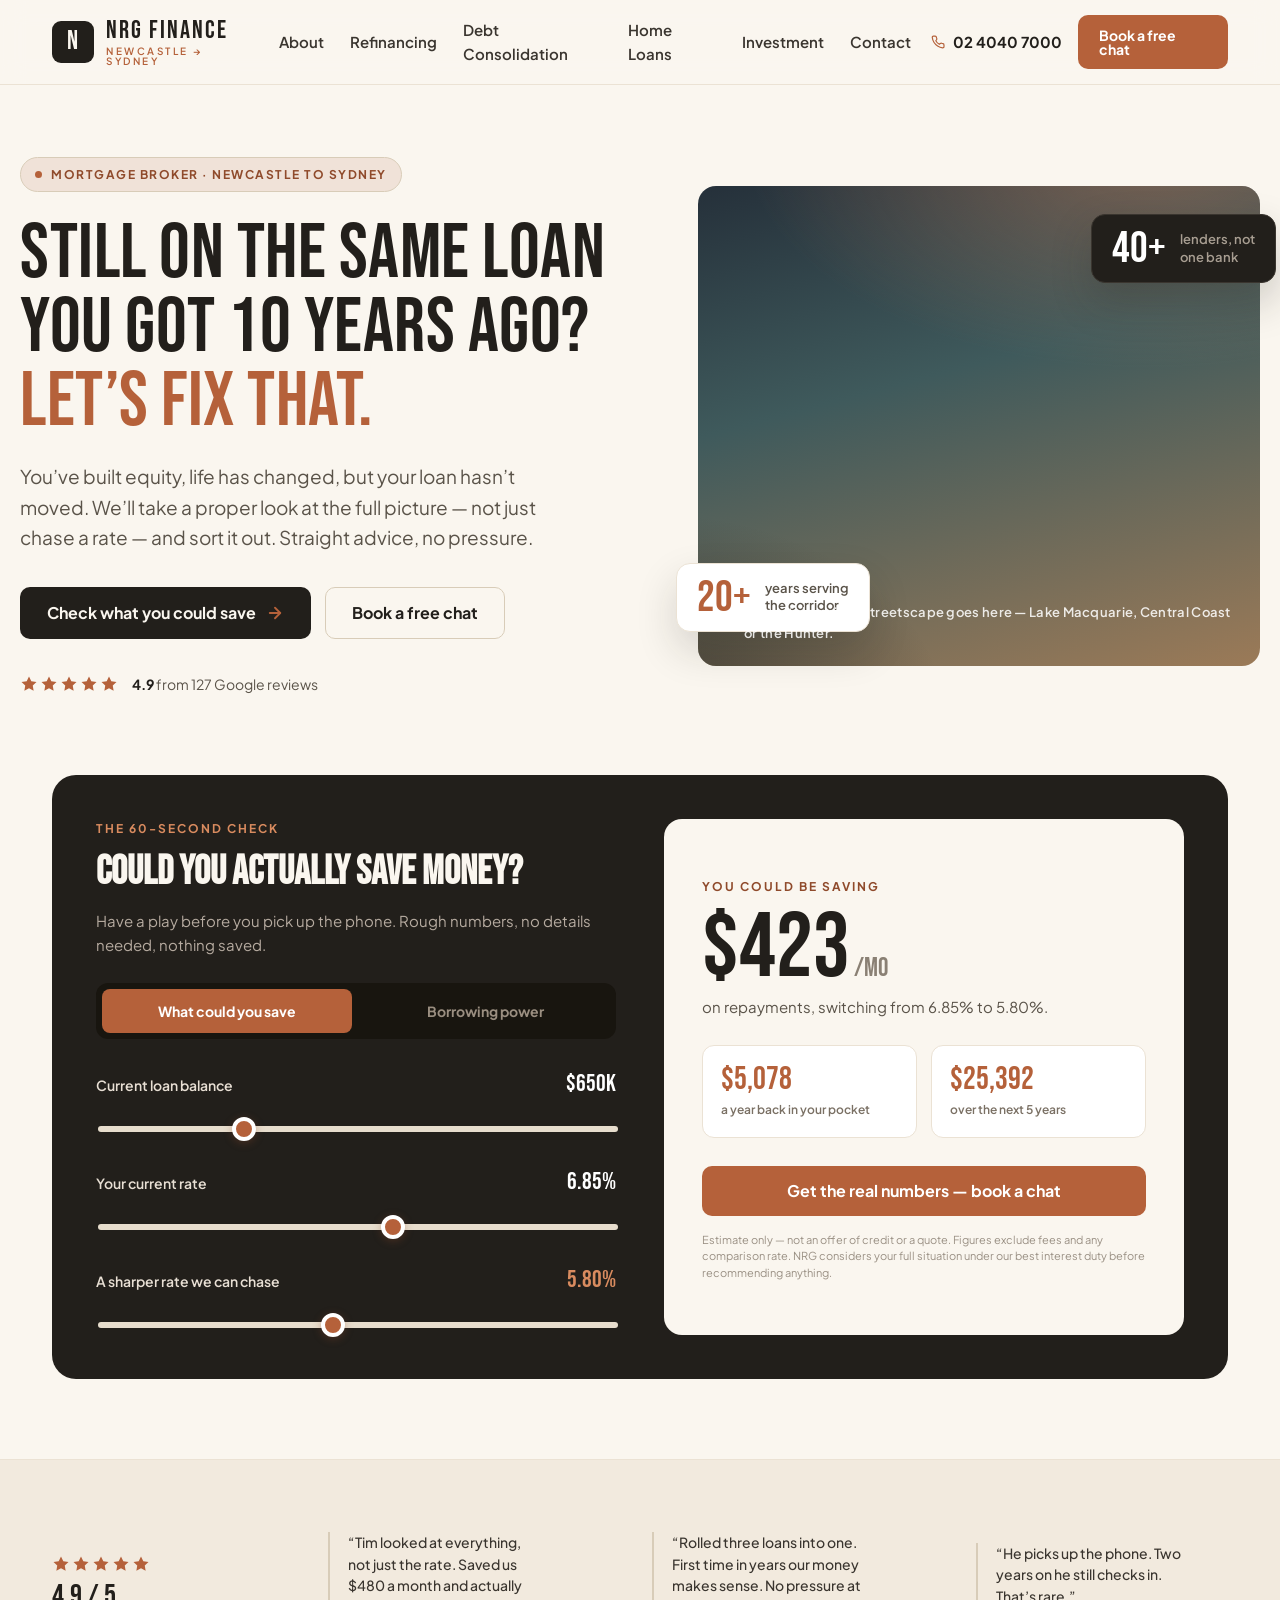
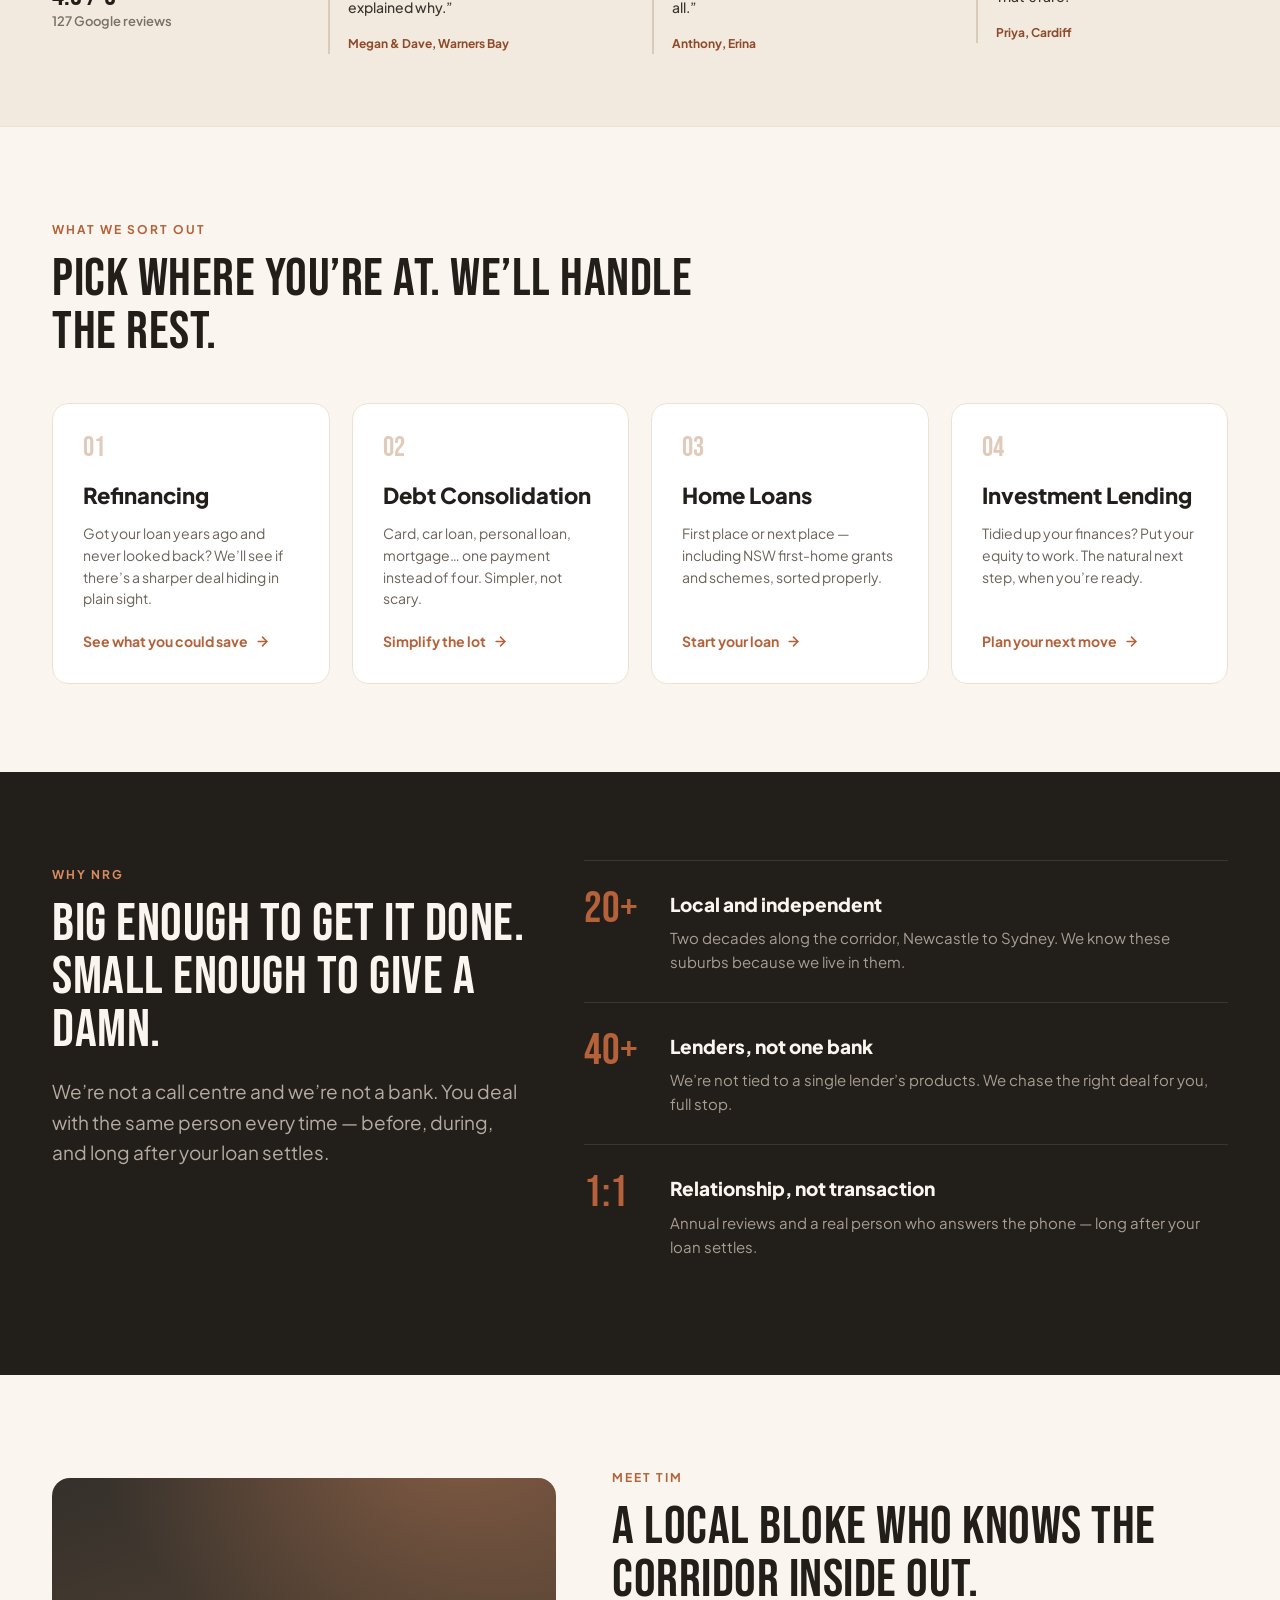
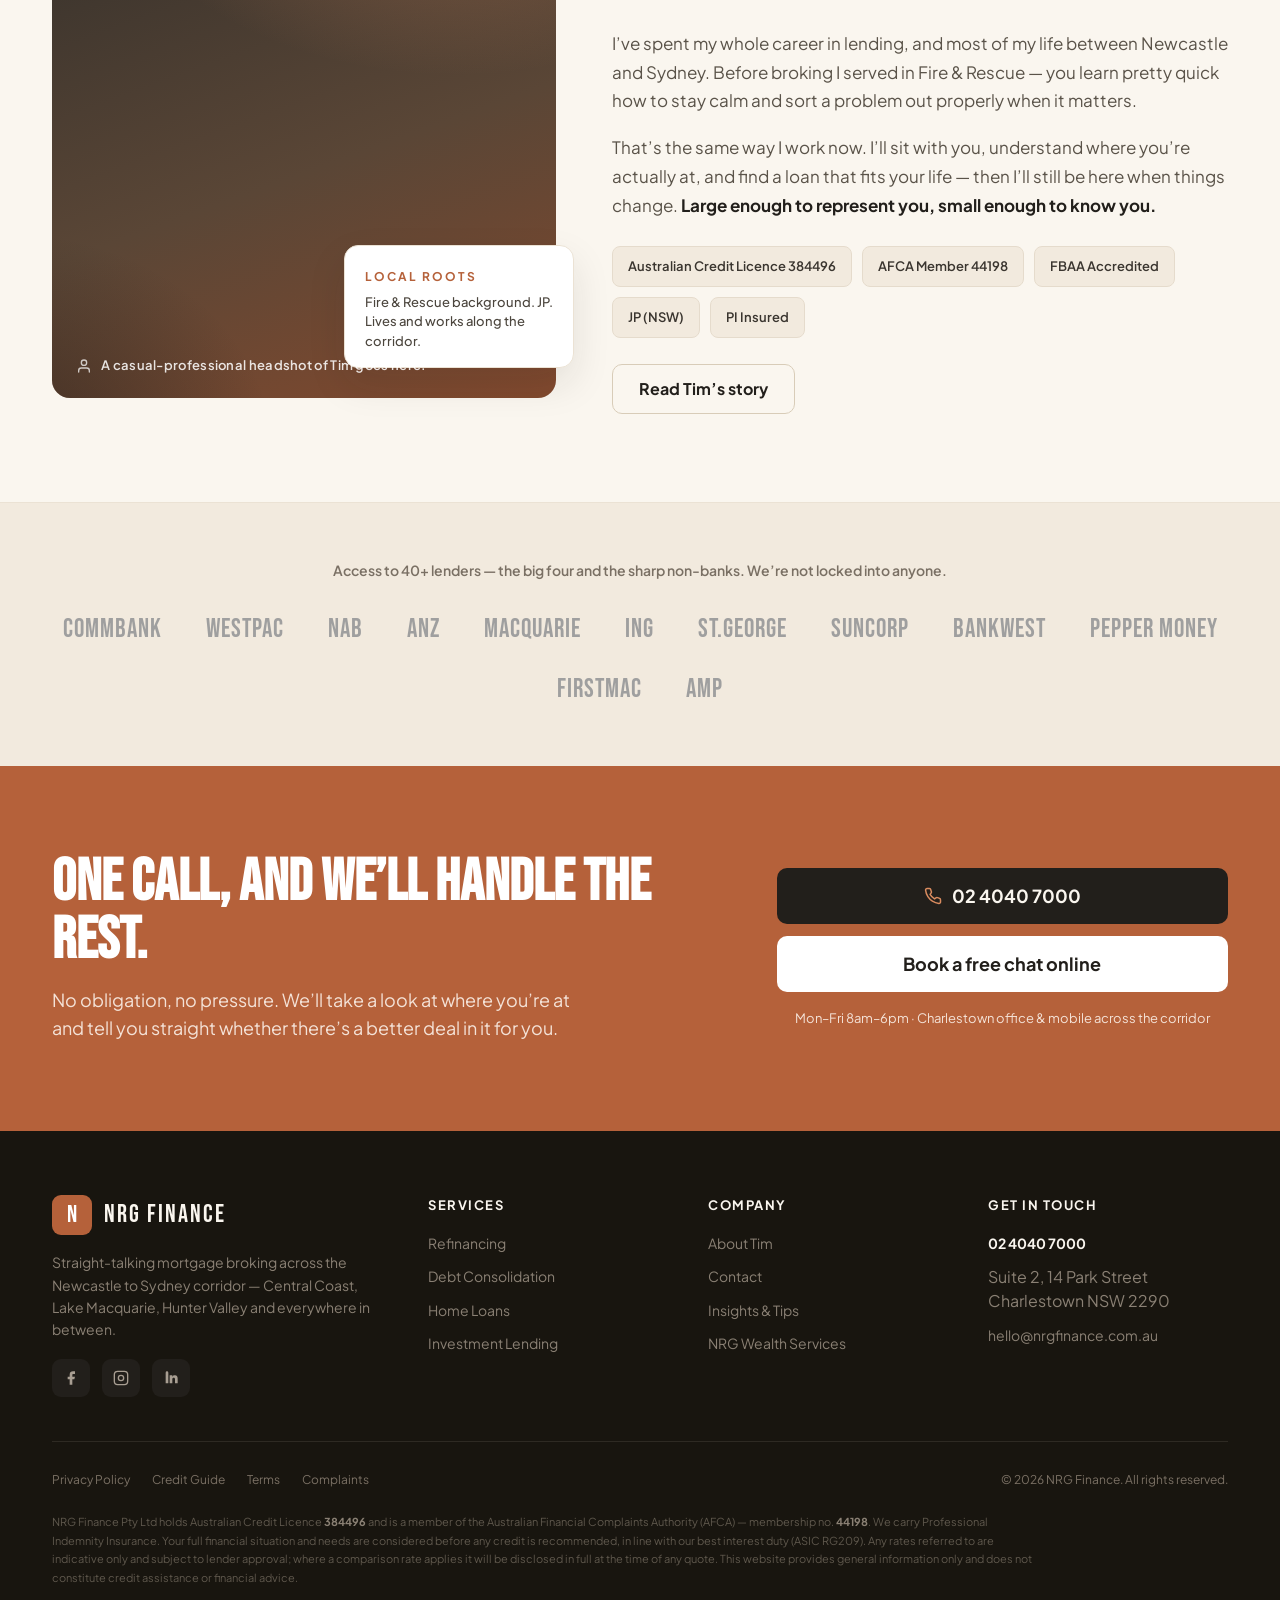
==== index.html @ d88169e2 "Build NRG Finance website from redesign brief Static, mobile-first multi-page site that turns the ho" ====
<!DOCTYPE html>
<html lang="en-AU">
<head>
  <meta charset="utf-8">
  <meta name="viewport" content="width=device-width, initial-scale=1">
  <title>NRG Finance | Mortgage Broker — Newcastle to Sydney Corridor</title>
  <meta name="description" content="Straight-talking mortgage broking across the Newcastle to Sydney corridor. Refinancing, debt consolidation, home loans and investment lending. Access to 40+ lenders. Free, no-pressure chat with Tim.">
  <link rel="canonical" href="https://www.nrgfinance.com.au/">
  <meta name="theme-color" content="#221F1B">

  <!-- Open Graph / social -->
  <meta property="og:type" content="website">
  <meta property="og:title" content="Your home loan deserves a second look — NRG Finance">
  <meta property="og:description" content="Local broker. Straight advice. Better deal. Mortgage broking across the Newcastle to Sydney corridor.">
  <meta property="og:image" content="https://www.nrgfinance.com.au/assets/og-image.svg">
  <meta property="og:url" content="https://www.nrgfinance.com.au/">
  <meta name="twitter:card" content="summary_large_image">

  <link rel="icon" href="assets/favicon.svg" type="image/svg+xml">
  <link rel="preconnect" href="https://fonts.googleapis.com">
  <link rel="preconnect" href="https://fonts.gstatic.com" crossorigin>
  <link href="https://fonts.googleapis.com/css2?family=Bebas+Neue&family=Plus+Jakarta+Sans:wght@400;500;600;700;800&display=swap" rel="stylesheet">
  <link rel="stylesheet" href="css/styles.css">

  <script type="application/ld+json">
  {
    "@context": "https://schema.org",
    "@type": "FinancialService",
    "@id": "https://www.nrgfinance.com.au/#business",
    "name": "NRG Finance",
    "legalName": "NRG Finance Pty Ltd",
    "description": "Mortgage and finance broking across the Newcastle to Sydney corridor — refinancing, debt consolidation, home loans and investment lending.",
    "url": "https://www.nrgfinance.com.au/",
    "telephone": "+61240407000",
    "email": "hello@nrgfinance.com.au",
    "priceRange": "Free initial consultation",
    "image": "https://www.nrgfinance.com.au/assets/og-image.svg",
    "address": {
      "@type": "PostalAddress",
      "streetAddress": "Suite 2, 14 Park Street",
      "addressLocality": "Charlestown",
      "addressRegion": "NSW",
      "postalCode": "2290",
      "addressCountry": "AU"
    },
    "areaServed": [
      { "@type": "City", "name": "Newcastle" },
      { "@type": "City", "name": "Lake Macquarie" },
      { "@type": "City", "name": "Central Coast" },
      { "@type": "Place", "name": "Hunter Valley" },
      { "@type": "City", "name": "Maitland" },
      { "@type": "City", "name": "Sydney" }
    ],
    "openingHours": "Mo-Fr 08:00-18:00",
    "aggregateRating": {
      "@type": "AggregateRating",
      "ratingValue": "4.9",
      "reviewCount": "127"
    },
    "knowsAbout": ["Refinancing", "Debt consolidation", "Home loans", "First home buyers", "Investment lending"]
  }
  </script>

  <script defer src="js/main.js"></script>
</head>
<body id="top">
  <a class="skip-link" href="#main">Skip to content</a>

  <!-- ============ HEADER ============ -->
  <header class="site-header">
    <div class="site-header__inner">
      <a class="brand" href="index.html" aria-label="NRG Finance — home">
        <span class="brand__mark">N</span>
        <span class="brand__name">
          <span class="brand__word">NRG FINANCE</span>
          <span class="brand__tag">Newcastle &rarr; Sydney</span>
        </span>
      </a>

      <nav class="nav" aria-label="Primary">
        <a href="about.html">About</a>
        <a href="refinancing.html">Refinancing</a>
        <a href="debt-consolidation.html">Debt Consolidation</a>
        <a href="home-loans.html">Home Loans</a>
        <a href="investment.html">Investment</a>
        <a href="contact.html">Contact</a>
      </nav>

      <div class="header__actions">
        <a class="header__phone" href="tel:0240407000">
          <svg width="16" height="16" viewBox="0 0 24 24" fill="none" stroke="#B5613A" stroke-width="2" stroke-linecap="round" stroke-linejoin="round"><path d="M22 16.92v3a2 2 0 0 1-2.18 2 19.79 19.79 0 0 1-8.63-3.07 19.5 19.5 0 0 1-6-6 19.79 19.79 0 0 1-3.07-8.67A2 2 0 0 1 4.11 2h3a2 2 0 0 1 2 1.72c.13.81.36 1.6.7 2.34a2 2 0 0 1-.45 2.11L8.09 9.91a16 16 0 0 0 6 6l1.74-1.27a2 2 0 0 1 2.11-.45c.74.34 1.53.57 2.34.7A2 2 0 0 1 22 16.92z"/></svg>
          02 4040 7000
        </a>
        <a class="btn btn--copper btn--sm" href="contact.html">Book a free chat</a>
        <button class="nav-toggle" aria-label="Menu" aria-expanded="false" aria-controls="primary-nav"><span></span></button>
      </div>
    </div>
  </header>

  <main id="main">

    <!-- ============ HERO ============ -->
    <section class="hero container" aria-labelledby="hero-title">
      <div class="hero__grid">
        <div data-reveal>
          <span class="badge"><span class="dot"></span>Mortgage Broker &middot; Newcastle to Sydney</span>
          <h1 id="hero-title" class="display h1" style="margin:26px 0 22px;">
            Still on the same loan you got 10 years ago? <span class="copper">Let&rsquo;s fix that.</span>
          </h1>
          <p class="lead measure-sm" style="margin:0 0 34px;">
            You&rsquo;ve built equity, life has changed, but your loan hasn&rsquo;t moved. We&rsquo;ll take a proper look at the full picture &mdash; not just chase a rate &mdash; and sort it out. Straight advice, no pressure.
          </p>
          <div style="display:flex; flex-wrap:wrap; gap:14px; margin-bottom:34px;">
            <a class="btn btn--dark" href="#calculator">
              Check what you could save
              <svg width="18" height="18" viewBox="0 0 24 24" fill="none" stroke="#B5613A" stroke-width="2.4" stroke-linecap="round" stroke-linejoin="round"><line x1="5" y1="12" x2="19" y2="12"/><polyline points="12 5 19 12 12 19"/></svg>
            </a>
            <a class="btn btn--outline" href="contact.html">Book a free chat</a>
          </div>
          <div class="rating">
            <span class="stars" aria-hidden="true">
              <svg viewBox="0 0 24 24" fill="currentColor"><path d="M12 2l3.09 6.26L22 9.27l-5 4.87 1.18 6.88L12 17.77l-6.18 3.25L7 14.14 2 9.27l6.91-1.01L12 2z"/></svg>
              <svg viewBox="0 0 24 24" fill="currentColor"><path d="M12 2l3.09 6.26L22 9.27l-5 4.87 1.18 6.88L12 17.77l-6.18 3.25L7 14.14 2 9.27l6.91-1.01L12 2z"/></svg>
              <svg viewBox="0 0 24 24" fill="currentColor"><path d="M12 2l3.09 6.26L22 9.27l-5 4.87 1.18 6.88L12 17.77l-6.18 3.25L7 14.14 2 9.27l6.91-1.01L12 2z"/></svg>
              <svg viewBox="0 0 24 24" fill="currentColor"><path d="M12 2l3.09 6.26L22 9.27l-5 4.87 1.18 6.88L12 17.77l-6.18 3.25L7 14.14 2 9.27l6.91-1.01L12 2z"/></svg>
              <svg viewBox="0 0 24 24" fill="currentColor"><path d="M12 2l3.09 6.26L22 9.27l-5 4.87 1.18 6.88L12 17.77l-6.18 3.25L7 14.14 2 9.27l6.91-1.01L12 2z"/></svg>
            </span>
            <span class="rating__text"><strong>4.9</strong> from 127 Google reviews</span>
          </div>
        </div>

        <div class="hero__media" data-reveal>
          <div class="media media--tall media--coastal">
            <p class="media__caption">
              <svg viewBox="0 0 24 24" fill="none" stroke="currentColor" stroke-width="2" stroke-linecap="round" stroke-linejoin="round"><path d="M21 10c0 7-9 12-9 12s-9-5-9-12a9 9 0 0 1 18 0z"/><circle cx="12" cy="10" r="3"/></svg>
              A coastal corridor streetscape goes here &mdash; Lake Macquarie, Central Coast or the Hunter.
            </p>
          </div>
          <div class="stat-chip" style="left:-22px; bottom:34px;">
            <span class="stat-chip__num">20+</span>
            <span class="stat-chip__label">years serving<br>the corridor</span>
          </div>
          <div class="stat-chip stat-chip--dark" style="right:-16px; top:28px;">
            <span class="stat-chip__num">40+</span>
            <span class="stat-chip__label">lenders, not<br>one bank</span>
          </div>
        </div>
      </div>
    </section>

    <!-- ============ CALCULATOR ============ -->
    <section id="calculator" class="container section--flush-top" style="padding-bottom:80px;" aria-labelledby="calc-title">
      <div class="calc" data-calc>
        <div class="calc__col calc__head">
          <span class="eyebrow">The 60-second check</span>
          <h2 id="calc-title" class="calc__title">Could you actually save money?</h2>
          <p class="calc__intro">Have a play before you pick up the phone. Rough numbers, no details needed, nothing saved.</p>

          <div class="calc__tabs" role="tablist" aria-label="Calculator mode">
            <button class="calc__tab" data-tab="savings" role="tab" aria-selected="true">What could you save</button>
            <button class="calc__tab" data-tab="borrow" role="tab" aria-selected="false">Borrowing power</button>
          </div>

          <!-- savings controls -->
          <div data-panel="savings">
            <div class="calc__fields">
              <div>
                <div class="field__row"><span class="field__label">Current loan balance</span><span class="field__val" data-out="balLabel">$650k</span></div>
                <input class="slider" type="range" min="150000" max="2000000" step="10000" value="650000" data-field="bal" aria-label="Current loan balance">
              </div>
              <div>
                <div class="field__row"><span class="field__label">Your current rate</span><span class="field__val" data-out="curRateLabel">6.85%</span></div>
                <input class="slider" type="range" min="4" max="9" step="0.05" value="6.85" data-field="curRate" aria-label="Your current interest rate">
              </div>
              <div>
                <div class="field__row"><span class="field__label">A sharper rate we can chase</span><span class="field__val field__val--copper" data-out="nrgRateLabel">5.79%</span></div>
                <input class="slider" type="range" min="4" max="8" step="0.05" value="5.79" data-field="nrgRate" aria-label="A sharper rate">
              </div>
            </div>
          </div>

          <!-- borrowing controls -->
          <div data-panel="borrow" class="is-hidden">
            <div class="calc__fields">
              <div>
                <div class="field__row"><span class="field__label">Household income (before tax)</span><span class="field__val" data-out="incomeLabel">$175k</span></div>
                <input class="slider" type="range" min="80000" max="400000" step="5000" value="175000" data-field="income" aria-label="Household income before tax">
              </div>
              <div>
                <div class="field__row"><span class="field__label">Monthly living expenses</span><span class="field__val" data-out="expensesLabel">$4,200</span></div>
                <input class="slider" type="range" min="1500" max="9000" step="100" value="4200" data-field="expenses" aria-label="Monthly living expenses">
              </div>
              <div>
                <div class="field__row"><span class="field__label">Deposit / available equity</span><span class="field__val" data-out="depositLabel">$120k</span></div>
                <input class="slider" type="range" min="0" max="500000" step="10000" value="120000" data-field="deposit" aria-label="Deposit or available equity">
              </div>
            </div>
          </div>
        </div>

        <!-- result panel -->
        <div class="calc__result">
          <div data-panel="savings">
            <span class="eyebrow">You could be saving</span>
            <div class="calc__big"><span data-out="monthlySaving">$427</span><small> /mo</small></div>
            <p class="calc__note">on repayments, switching from <span data-out="curRateLabel">6.85%</span> to <span data-out="nrgRateLabel">5.79%</span>.</p>
            <div class="calc__cards">
              <div class="calc__card"><div class="calc__card-num" data-out="yearSaving">$5,126</div><div class="calc__card-label">a year back in your pocket</div></div>
              <div class="calc__card"><div class="calc__card-num" data-out="fiveYearSaving">$25,628</div><div class="calc__card-label">over the next 5 years</div></div>
            </div>
          </div>
          <div data-panel="borrow" class="is-hidden">
            <span class="eyebrow">You could borrow up to</span>
            <div class="calc__big"><span data-out="borrowAmount">$751k</span></div>
            <p class="calc__note">a rough guide based on what you&rsquo;ve told us. The real number depends on the full picture.</p>
            <div class="calc__card"><div class="calc__card-label">Estimated buying power with your deposit</div><div class="calc__card-num" style="font-size:38px;" data-out="propertyValue">$871k</div></div>
          </div>
          <a class="btn btn--copper btn--block" href="contact.html" style="margin-top:28px;">Get the real numbers &mdash; book a chat</a>
          <p class="calc__disclaimer">Estimate only &mdash; not an offer of credit or a quote. Figures exclude fees and any comparison rate. NRG considers your full situation under our best interest duty before recommending anything.</p>
        </div>
      </div>
    </section>

    <!-- ============ SOCIAL PROOF STRIP ============ -->
    <section class="reviews" aria-label="Client reviews">
      <div class="container section--tight">
        <div class="reviews__grid">
          <div class="reviews__score">
            <span class="stars" aria-hidden="true">
              <svg viewBox="0 0 24 24" fill="currentColor"><path d="M12 2l3.09 6.26L22 9.27l-5 4.87 1.18 6.88L12 17.77l-6.18 3.25L7 14.14 2 9.27l6.91-1.01L12 2z"/></svg>
              <svg viewBox="0 0 24 24" fill="currentColor"><path d="M12 2l3.09 6.26L22 9.27l-5 4.87 1.18 6.88L12 17.77l-6.18 3.25L7 14.14 2 9.27l6.91-1.01L12 2z"/></svg>
              <svg viewBox="0 0 24 24" fill="currentColor"><path d="M12 2l3.09 6.26L22 9.27l-5 4.87 1.18 6.88L12 17.77l-6.18 3.25L7 14.14 2 9.27l6.91-1.01L12 2z"/></svg>
              <svg viewBox="0 0 24 24" fill="currentColor"><path d="M12 2l3.09 6.26L22 9.27l-5 4.87 1.18 6.88L12 17.77l-6.18 3.25L7 14.14 2 9.27l6.91-1.01L12 2z"/></svg>
              <svg viewBox="0 0 24 24" fill="currentColor"><path d="M12 2l3.09 6.26L22 9.27l-5 4.87 1.18 6.88L12 17.77l-6.18 3.25L7 14.14 2 9.27l6.91-1.01L12 2z"/></svg>
            </span>
            <div class="reviews__score-num">4.9 / 5</div>
            <div class="reviews__score-sub">127 Google reviews</div>
          </div>
          <blockquote class="quote">
            <p>&ldquo;Tim looked at everything, not just the rate. Saved us $480 a month and actually explained why.&rdquo;</p>
            <cite>Megan &amp; Dave, Warners Bay</cite>
          </blockquote>
          <blockquote class="quote">
            <p>&ldquo;Rolled three loans into one. First time in years our money makes sense. No pressure at all.&rdquo;</p>
            <cite>Anthony, Erina</cite>
          </blockquote>
          <blockquote class="quote">
            <p>&ldquo;He picks up the phone. Two years on he still checks in. That&rsquo;s rare.&rdquo;</p>
            <cite>Priya, Cardiff</cite>
          </blockquote>
        </div>
      </div>
    </section>

    <!-- ============ SERVICE TILES ============ -->
    <section id="services" class="container section" aria-labelledby="services-title">
      <div class="section-head">
        <span class="eyebrow">What we sort out</span>
        <h2 class="display h2" id="services-title">Pick where you&rsquo;re at. We&rsquo;ll handle the rest.</h2>
      </div>
      <div class="grid grid--auto">
        <a class="tile" href="refinancing.html" data-reveal>
          <span class="tile__num">01</span>
          <h3>Refinancing</h3>
          <p>Got your loan years ago and never looked back? We&rsquo;ll see if there&rsquo;s a sharper deal hiding in plain sight.</p>
          <span class="tile__cta">See what you could save
            <svg width="15" height="15" viewBox="0 0 24 24" fill="none" stroke="#B5613A" stroke-width="2.5" stroke-linecap="round" stroke-linejoin="round"><line x1="5" y1="12" x2="19" y2="12"/><polyline points="12 5 19 12 12 19"/></svg></span>
        </a>
        <a class="tile" href="debt-consolidation.html" data-reveal>
          <span class="tile__num">02</span>
          <h3>Debt Consolidation</h3>
          <p>Card, car loan, personal loan, mortgage&hellip; one payment instead of four. Simpler, not scary.</p>
          <span class="tile__cta">Simplify the lot
            <svg width="15" height="15" viewBox="0 0 24 24" fill="none" stroke="#B5613A" stroke-width="2.5" stroke-linecap="round" stroke-linejoin="round"><line x1="5" y1="12" x2="19" y2="12"/><polyline points="12 5 19 12 12 19"/></svg></span>
        </a>
        <a class="tile" href="home-loans.html" data-reveal>
          <span class="tile__num">03</span>
          <h3>Home Loans</h3>
          <p>First place or next place &mdash; including NSW first-home grants and schemes, sorted properly.</p>
          <span class="tile__cta">Start your loan
            <svg width="15" height="15" viewBox="0 0 24 24" fill="none" stroke="#B5613A" stroke-width="2.5" stroke-linecap="round" stroke-linejoin="round"><line x1="5" y1="12" x2="19" y2="12"/><polyline points="12 5 19 12 12 19"/></svg></span>
        </a>
        <a class="tile" href="investment.html" data-reveal>
          <span class="tile__num">04</span>
          <h3>Investment Lending</h3>
          <p>Tidied up your finances? Put your equity to work. The natural next step, when you&rsquo;re ready.</p>
          <span class="tile__cta">Plan your next move
            <svg width="15" height="15" viewBox="0 0 24 24" fill="none" stroke="#B5613A" stroke-width="2.5" stroke-linecap="round" stroke-linejoin="round"><line x1="5" y1="12" x2="19" y2="12"/><polyline points="12 5 19 12 12 19"/></svg></span>
        </a>
      </div>
    </section>

    <!-- ============ WHY NRG ============ -->
    <section class="dark" aria-labelledby="why-title">
      <div class="container section">
        <div class="split">
          <div data-reveal>
            <span class="eyebrow eyebrow--light">Why NRG</span>
            <h2 id="why-title" class="display h2" style="margin-bottom:20px;">Big enough to get it done. Small enough to give a damn.</h2>
            <p class="lead">We&rsquo;re not a call centre and we&rsquo;re not a bank. You deal with the same person every time &mdash; before, during, and long after your loan settles.</p>
          </div>
          <div data-reveal>
            <div class="stat-row">
              <span class="stat-row__num">20+</span>
              <div>
                <h4>Local and independent</h4>
                <p>Two decades along the corridor, Newcastle to Sydney. We know these suburbs because we live in them.</p>
              </div>
            </div>
            <div class="stat-row">
              <span class="stat-row__num">40+</span>
              <div>
                <h4>Lenders, not one bank</h4>
                <p>We&rsquo;re not tied to a single lender&rsquo;s products. We chase the right deal for you, full stop.</p>
              </div>
            </div>
            <div class="stat-row">
              <span class="stat-row__num">1:1</span>
              <div>
                <h4>Relationship, not transaction</h4>
                <p>Annual reviews and a real person who answers the phone &mdash; long after your loan settles.</p>
              </div>
            </div>
          </div>
        </div>
      </div>
    </section>

    <!-- ============ ABOUT TIM (teaser) ============ -->
    <section class="container section" aria-labelledby="about-title">
      <div class="about__grid">
        <div class="hero__media" data-reveal>
          <div class="media media--portrait">
            <p class="media__caption">
              <svg viewBox="0 0 24 24" fill="none" stroke="currentColor" stroke-width="2" stroke-linecap="round" stroke-linejoin="round"><path d="M20 21v-2a4 4 0 0 0-4-4H8a4 4 0 0 0-4 4v2"/><circle cx="12" cy="7" r="4"/></svg>
              A casual-professional headshot of Tim goes here.
            </p>
          </div>
          <div class="note-card" style="position:absolute; right:-18px; bottom:30px;">
            <span class="eyebrow" style="margin-bottom:6px;">Local roots</span>
            <p>Fire &amp; Rescue background. JP. Lives and works along the corridor.</p>
          </div>
        </div>
        <div data-reveal>
          <span class="eyebrow">Meet Tim</span>
          <h2 id="about-title" class="display h2" style="margin-bottom:22px;">A local bloke who knows the corridor inside out.</h2>
          <div class="prose">
            <p>I&rsquo;ve spent my whole career in lending, and most of my life between Newcastle and Sydney. Before broking I served in Fire &amp; Rescue &mdash; you learn pretty quick how to stay calm and sort a problem out properly when it matters.</p>
            <p>That&rsquo;s the same way I work now. I&rsquo;ll sit with you, understand where you&rsquo;re actually at, and find a loan that fits your life &mdash; then I&rsquo;ll still be here when things change. <em>Large enough to represent you, small enough to know you.</em></p>
          </div>
          <div class="creds" style="margin-top:26px;">
            <span>Australian Credit Licence 384496</span>
            <span>AFCA Member 44198</span>
            <span>FBAA Accredited</span>
            <span>JP (NSW)</span>
            <span>PI Insured</span>
          </div>
          <a class="btn btn--outline" href="about.html" style="margin-top:26px;">Read Tim&rsquo;s story</a>
        </div>
      </div>
    </section>

    <!-- ============ LENDER ROW ============ -->
    <section class="lenders" aria-label="Lenders we work with">
      <div class="container section--tight center">
        <p class="lenders__note">Access to 40+ lenders &mdash; the big four and the sharp non-banks. We&rsquo;re not locked into anyone.</p>
        <div class="lenders__row">
          <span>CommBank</span><span>Westpac</span><span>NAB</span><span>ANZ</span>
          <span>Macquarie</span><span>ING</span><span>St.George</span><span>Suncorp</span>
          <span>Bankwest</span><span>Pepper Money</span><span>Firstmac</span><span>AMP</span>
        </div>
      </div>
    </section>

    <!-- ============ CTA BAND ============ -->
    <section class="cta-band" aria-labelledby="cta-title">
      <div class="container section">
        <div class="cta-band__grid">
          <div>
            <h2 id="cta-title">One call, and we&rsquo;ll handle the rest.</h2>
            <p>No obligation, no pressure. We&rsquo;ll take a look at where you&rsquo;re at and tell you straight whether there&rsquo;s a better deal in it for you.</p>
          </div>
          <div class="cta-band__actions">
            <a class="btn btn--dark btn--lg btn--block" href="tel:0240407000">
              <svg width="18" height="18" viewBox="0 0 24 24" fill="none" stroke="#D98B5F" stroke-width="2" stroke-linecap="round" stroke-linejoin="round"><path d="M22 16.92v3a2 2 0 0 1-2.18 2 19.79 19.79 0 0 1-8.63-3.07 19.5 19.5 0 0 1-6-6 19.79 19.79 0 0 1-3.07-8.67A2 2 0 0 1 4.11 2h3a2 2 0 0 1 2 1.72c.13.81.36 1.6.7 2.34a2 2 0 0 1-.45 2.11L8.09 9.91a16 16 0 0 0 6 6l1.74-1.27a2 2 0 0 1 2.11-.45c.74.34 1.53.57 2.34.7A2 2 0 0 1 22 16.92z"/></svg>
              02 4040 7000
            </a>
            <a class="btn btn--light btn--lg btn--block" href="contact.html">Book a free chat online</a>
            <span class="cta-band__hours">Mon&ndash;Fri 8am&ndash;6pm &middot; Charlestown office &amp; mobile across the corridor</span>
          </div>
        </div>
      </div>
    </section>

  </main>

  <!-- ============ FOOTER ============ -->
  <footer class="site-footer">
    <div class="container" style="padding-top:64px; padding-bottom:32px;">
      <div class="site-footer__top">
        <div class="site-footer__brand">
          <div class="brand" style="margin-bottom:4px;">
            <span class="footer-mark">N</span>
            <span class="brand__word">NRG FINANCE</span>
          </div>
          <p class="site-footer__blurb">Straight-talking mortgage broking across the Newcastle to Sydney corridor &mdash; Central Coast, Lake Macquarie, Hunter Valley and everywhere in between.</p>
          <div class="social">
            <a href="#" aria-label="Facebook"><svg viewBox="0 0 24 24" fill="#A89E92"><path d="M18 2h-3a5 5 0 0 0-5 5v3H7v4h3v8h4v-8h3l1-4h-4V7a1 1 0 0 1 1-1h3z"/></svg></a>
            <a href="#" aria-label="Instagram"><svg viewBox="0 0 24 24" fill="none" stroke="#A89E92" stroke-width="2"><rect x="2" y="2" width="20" height="20" rx="5"/><circle cx="12" cy="12" r="4"/><line x1="17.5" y1="6.5" x2="17.5" y2="6.5"/></svg></a>
            <a href="#" aria-label="LinkedIn"><svg viewBox="0 0 24 24" fill="#A89E92"><path d="M4 4h4v16H4zM6 2a2 2 0 1 1 0 4 2 2 0 0 1 0-4zM10 8h4v2a4 4 0 0 1 4-2c3 0 4 2 4 5v7h-4v-6c0-1.5-.5-2.5-2-2.5s-2 1-2 2.5v6h-4z"/></svg></a>
          </div>
        </div>
        <div>
          <h5>Services</h5>
          <div class="site-footer__links">
            <a href="refinancing.html">Refinancing</a>
            <a href="debt-consolidation.html">Debt Consolidation</a>
            <a href="home-loans.html">Home Loans</a>
            <a href="investment.html">Investment Lending</a>
          </div>
        </div>
        <div>
          <h5>Company</h5>
          <div class="site-footer__links">
            <a href="about.html">About Tim</a>
            <a href="contact.html">Contact</a>
            <a href="#">Insights &amp; Tips</a>
            <a href="https://nrgwealthservices.com.au" rel="noopener">NRG Wealth Services</a>
          </div>
        </div>
        <div>
          <h5>Get in touch</h5>
          <div class="site-footer__links">
            <a href="tel:0240407000" style="color:#FAF6EF; font-weight:700;">02 4040 7000</a>
            <span style="color:#8A8074; line-height:1.5;">Suite 2, 14 Park Street<br>Charlestown NSW 2290</span>
            <a href="mailto:hello@nrgfinance.com.au">hello@nrgfinance.com.au</a>
          </div>
        </div>
      </div>
      <div class="site-footer__legal">
        <div style="display:flex; flex-wrap:wrap; gap:8px 22px;">
          <a href="#">Privacy Policy</a>
          <a href="#">Credit Guide</a>
          <a href="#">Terms</a>
          <a href="#">Complaints</a>
        </div>
        <span>&copy; <span data-year>2026</span> NRG Finance. All rights reserved.</span>
      </div>
      <p class="compliance">
        NRG Finance Pty Ltd holds Australian Credit Licence <strong>384496</strong> and is a member of the Australian Financial Complaints Authority (AFCA) &mdash; membership no. <strong>44198</strong>. We carry Professional Indemnity Insurance. Your full financial situation and needs are considered before any credit is recommended, in line with our best interest duty (ASIC RG209). Any rates referred to are indicative only and subject to lender approval; where a comparison rate applies it will be disclosed in full at the time of any quote. This website provides general information only and does not constitute credit assistance or financial advice.
      </p>
    </div>
  </footer>

</body>
</html>
---- css/styles.css ----
/* ==========================================================================
   NRG Finance — design system
   Charcoal + copper. Warm, confident, local. No blue, no bloat.
   Built from the homepage design mockup (design-source/NRG Home.dc.html).
   ========================================================================== */

/* ---------- Design tokens ------------------------------------------------- */
:root {
  /* Surfaces */
  --bg:            #FAF6EF;   /* warm cream page background */
  --card:          #ffffff;
  --panel:         #F2EADE;   /* light warm panel */
  --panel-2:       #F0E2D8;   /* slightly warmer panel (badges) */
  --ink:           #221F1B;   /* near-black charcoal — headings, dark sections */
  --ink-2:         #18150F;   /* deepest — footer */
  --ink-line:      #2E2A23;   /* hairlines on dark */
  --ink-line-2:    #3A352F;

  /* Accent — warm copper / burnt sienna */
  --copper:        #B5613A;
  --copper-dark:   #8F4A2B;   /* hover / deeper */
  --copper-light:  #D98B5F;   /* on dark backgrounds */
  --copper-wash:   #F0E2D8;

  /* Text */
  --text:          #4C463E;
  --text-2:        #5A5349;
  --text-3:        #6B6258;
  --muted:         #7A7064;
  --muted-2:       #9A9084;

  /* On dark */
  --on-dark:       #FAF6EF;
  --on-dark-2:     #B6ABA0;
  --on-dark-3:     #A89E92;
  --on-dark-4:     #8A8074;

  /* Lines */
  --border:        #EBE2D4;
  --border-2:      #E5DBCC;
  --border-3:      #D8CCB8;

  /* Type */
  --display: 'Bebas Neue', 'Arial Narrow', sans-serif;
  --sans: 'Plus Jakarta Sans', -apple-system, BlinkMacSystemFont, 'Segoe UI',
          Roboto, Helvetica, Arial, sans-serif;

  /* Layout */
  --maxw: 1240px;
  --pad: 32px;
  --radius: 14px;
  --radius-lg: 24px;
  --shadow: 0 16px 38px rgba(34, 31, 27, 0.10);
  --shadow-lg: 0 18px 40px rgba(34, 31, 27, 0.16);

  --header-h: 76px;
}

/* ---------- Reset / base -------------------------------------------------- */
*, *::before, *::after { box-sizing: border-box; }

html { scroll-behavior: smooth; -webkit-text-size-adjust: 100%; }

body {
  margin: 0;
  font-family: var(--sans);
  color: var(--text);
  background: var(--bg);
  line-height: 1.6;
  -webkit-font-smoothing: antialiased;
  text-rendering: optimizeLegibility;
  overflow-x: hidden;
}

img, svg { max-width: 100%; display: block; }
a { color: inherit; }
button { font-family: inherit; }

:focus-visible {
  outline: 3px solid var(--copper);
  outline-offset: 2px;
  border-radius: 4px;
}

.skip-link {
  position: absolute; left: -9999px; top: 0; z-index: 200;
  background: var(--ink); color: var(--on-dark);
  padding: 12px 20px; border-radius: 0 0 10px 0; font-weight: 700;
}
.skip-link:focus { left: 0; }

/* ---------- Layout helpers ------------------------------------------------ */
.container { max-width: var(--maxw); margin: 0 auto; padding-left: var(--pad); padding-right: var(--pad); }
.section { padding-top: 88px; padding-bottom: 88px; }
.section--tight { padding-top: 56px; padding-bottom: 56px; }
.section--flush-top { padding-top: 24px; }

.eyebrow {
  display: inline-block;
  font-size: 12px; font-weight: 700; letter-spacing: 2px;
  text-transform: uppercase; color: var(--copper);
  margin: 0 0 14px;
}
.eyebrow--light { color: var(--copper-light); }

.lead { font-size: 19px; line-height: 1.6; color: var(--text-2); }

/* ---------- Typography ---------------------------------------------------- */
h1, h2, h3, h4 { color: var(--ink); margin: 0; }

.display {
  font-family: var(--display);
  font-weight: 400;
  letter-spacing: 0.5px;
  line-height: 0.98;
  text-transform: none;
}
.h1 { font-size: clamp(44px, 6vw, 78px); line-height: 0.96; }
.h2 { font-size: clamp(34px, 4.4vw, 54px); }
.h3 { font-size: clamp(28px, 3vw, 40px); }

.copper { color: var(--copper); }
.copper-light { color: var(--copper-light); }

.measure { max-width: 620px; }
.measure-sm { max-width: 540px; }

/* ---------- Badge / pill -------------------------------------------------- */
.badge {
  display: inline-flex; align-items: center; gap: 9px;
  background: var(--panel-2); border: 1px solid var(--border-3);
  padding: 7px 14px; border-radius: 100px;
  font-size: 12px; font-weight: 700; letter-spacing: 1.5px;
  text-transform: uppercase; color: var(--copper-dark);
}
.badge .dot { width: 7px; height: 7px; border-radius: 50%; background: var(--copper); }
.badge--dark { background: rgba(255,255,255,0.06); border-color: var(--ink-line-2); color: var(--copper-light); }

/* ---------- Buttons ------------------------------------------------------- */
.btn {
  display: inline-flex; align-items: center; justify-content: center; gap: 10px;
  font-size: 16px; font-weight: 700; line-height: 1;
  padding: 16px 26px; border-radius: 10px;
  text-decoration: none; border: 1.5px solid transparent; cursor: pointer;
  transition: background 180ms ease, transform 180ms ease, border-color 180ms ease, color 180ms ease;
}
.btn svg { flex: none; }
.btn--dark   { background: var(--ink); color: var(--on-dark); }
.btn--dark:hover   { background: #000; transform: translateY(-2px); }
.btn--copper { background: var(--copper); color: #fff; }
.btn--copper:hover { background: var(--copper-dark); transform: translateY(-2px); }
.btn--light  { background: #fff; color: var(--ink); }
.btn--light:hover  { transform: translateY(-2px); }
.btn--outline { background: transparent; color: var(--ink); border-color: var(--border-3); }
.btn--outline:hover { border-color: var(--copper); color: var(--copper-dark); }
.btn--outline-light { background: transparent; color: var(--on-dark); border-color: var(--ink-line-2); }
.btn--outline-light:hover { border-color: var(--copper-light); color: #fff; }
.btn--block { width: 100%; }
.btn--sm { padding: 12px 20px; font-size: 14px; }
.btn--lg { padding: 18px 30px; font-size: 18px; }

/* ---------- Header / nav -------------------------------------------------- */
.site-header {
  position: sticky; top: 0; z-index: 100;
  background: rgba(250, 246, 239, 0.88);
  -webkit-backdrop-filter: blur(12px); backdrop-filter: blur(12px);
  border-bottom: 1px solid var(--border);
}
.site-header__inner {
  max-width: var(--maxw); margin: 0 auto; padding: 14px var(--pad);
  display: flex; align-items: center; justify-content: space-between; gap: 20px;
}

.brand { display: flex; align-items: center; gap: 12px; text-decoration: none; }
.brand__mark {
  width: 42px; height: 42px; border-radius: 9px; background: var(--ink); color: var(--on-dark);
  font-family: var(--display); font-size: 26px; letter-spacing: 1px;
  display: flex; align-items: center; justify-content: center; line-height: 1; flex: none;
}
.brand__name { display: flex; flex-direction: column; line-height: 1; }
.brand__word { font-family: var(--display); font-size: 25px; letter-spacing: 2px; color: var(--ink); white-space: nowrap; }
.brand__tag { font-size: 10px; letter-spacing: 2.5px; text-transform: uppercase; color: var(--copper); font-weight: 600; margin-top: 3px; }

.nav { display: flex; align-items: center; gap: 26px; }
.nav a {
  font-size: 15px; font-weight: 600; color: #3A352F; text-decoration: none;
  position: relative; padding: 4px 0;
}
.nav a:hover { color: var(--copper-dark); }
.nav a[aria-current="page"] { color: var(--copper-dark); }
.nav a[aria-current="page"]::after {
  content: ""; position: absolute; left: 0; right: 0; bottom: -2px;
  height: 2px; background: var(--copper); border-radius: 2px;
}

.header__actions { display: flex; align-items: center; gap: 16px; }
.header__phone {
  display: flex; align-items: center; gap: 7px;
  font-size: 15px; font-weight: 700; color: var(--ink); text-decoration: none; white-space: nowrap;
}
.header__phone:hover { color: var(--copper-dark); }

.nav-toggle {
  display: none; width: 46px; height: 46px; border-radius: 9px;
  border: 1.5px solid var(--border-3); background: #fff; cursor: pointer;
  align-items: center; justify-content: center;
}
.nav-toggle span, .nav-toggle span::before, .nav-toggle span::after {
  content: ""; display: block; width: 20px; height: 2px; background: var(--ink);
  border-radius: 2px; transition: transform 200ms ease, opacity 200ms ease;
}
.nav-toggle span { position: relative; }
.nav-toggle span::before { position: absolute; top: -6px; }
.nav-toggle span::after  { position: absolute; top: 6px; }
.nav-toggle[aria-expanded="true"] span { background: transparent; }
.nav-toggle[aria-expanded="true"] span::before { transform: translateY(6px) rotate(45deg); }
.nav-toggle[aria-expanded="true"] span::after  { transform: translateY(-6px) rotate(-45deg); }

/* ---------- Hero ---------------------------------------------------------- */
.hero { padding: 72px 0 56px; }
.hero__grid {
  display: grid; grid-template-columns: 1.05fr 0.95fr; gap: 56px; align-items: center;
}
.hero__media { position: relative; }
.rating { display: flex; align-items: center; gap: 14px; }
.stars { display: inline-flex; gap: 2px; color: var(--copper); }
.stars svg { width: 18px; height: 18px; }
.rating__text { font-size: 14px; color: var(--text-2); }
.rating__text strong { color: var(--ink); }

/* floating stat callouts over media */
.stat-chip {
  position: absolute; background: #fff; border: 1px solid var(--border);
  border-radius: var(--radius); padding: 16px 20px; box-shadow: var(--shadow-lg);
  display: flex; align-items: center; gap: 14px;
}
.stat-chip--dark { background: var(--ink); border-color: var(--ink-line-2); box-shadow: 0 18px 40px rgba(34,31,27,0.22); }
.stat-chip__num { font-family: var(--display); font-size: 44px; color: var(--copper); line-height: 0.8; }
.stat-chip--dark .stat-chip__num { color: #fff; }
.stat-chip__label { font-size: 13px; font-weight: 600; color: var(--text-2); line-height: 1.35; }
.stat-chip--dark .stat-chip__label { color: var(--on-dark-3); }

/* ---------- Media placeholders ------------------------------------------- */
/* Intentional, on-brand stand-ins until real corridor/Tim photography lands. */
.media {
  position: relative; width: 100%; border-radius: 18px; overflow: hidden;
  background: linear-gradient(150deg, #2B2723 0%, #4A3B30 45%, #B5613A 120%);
  display: flex; align-items: flex-end;
  min-height: 320px;
}
.media::after {
  content: ""; position: absolute; inset: 0;
  background-image:
    radial-gradient(120% 80% at 80% -10%, rgba(217,139,95,0.45), transparent 60%),
    radial-gradient(90% 70% at -10% 110%, rgba(34,31,27,0.6), transparent 60%);
}
.media__caption {
  position: relative; z-index: 1; margin: 0; padding: 22px 24px;
  color: rgba(255,255,255,0.86); font-size: 13px; font-weight: 600; letter-spacing: 0.3px;
  display: flex; align-items: center; gap: 9px;
}
.media__caption svg { width: 16px; height: 16px; opacity: 0.85; }
.media--tall { min-height: 480px; }
.media--portrait { min-height: 520px; background: linear-gradient(160deg, #34302B 0%, #5A4636 55%, #8F4A2B 115%); }
.media--coastal { background: linear-gradient(165deg, #25303A 0%, #3F5A5C 40%, #C98A55 130%); }

/* corridor map motif (decorative svg sits inside .media) */
.media__motif { position: absolute; inset: 0; z-index: 0; opacity: 0.5; }

/* ---------- Calculator ---------------------------------------------------- */
.calc {
  background: var(--ink); border-radius: var(--radius-lg); padding: 44px;
  display: grid; grid-template-columns: 1fr 1fr; gap: 48px; align-items: stretch;
}
.calc__head .eyebrow { color: var(--copper-light); }
.calc__title { font-family: var(--display); font-size: 40px; color: var(--on-dark); margin: 0 0 16px; line-height: 1.02; }
.calc__intro { font-size: 15px; line-height: 1.6; color: var(--on-dark-2); margin: 0 0 26px; }
.calc__col { display: flex; flex-direction: column; }

.calc__tabs { display: flex; gap: 8px; background: var(--ink-2); padding: 6px; border-radius: 12px; margin-bottom: 26px; }
.calc__tab {
  flex: 1; border: none; cursor: pointer; padding: 13px; border-radius: 8px;
  font-size: 14px; font-weight: 700; background: transparent; color: #9A8E80;
  transition: all 180ms ease;
}
.calc__tab[aria-selected="true"] { background: var(--copper); color: #fff; }

.calc__fields { display: flex; flex-direction: column; gap: 24px; }
.field__row { display: flex; justify-content: space-between; align-items: baseline; margin-bottom: 10px; }
.field__label { font-size: 14px; font-weight: 600; color: #E8DFD4; }
.field__val { font-family: var(--display); font-size: 24px; color: #fff; }
.field__val--copper { color: var(--copper-light); }

input[type="range"].slider {
  -webkit-appearance: none; appearance: none; width: 100%; height: 6px;
  border-radius: 6px; background: #E7DDCD; outline: none;
}
input[type="range"].slider::-webkit-slider-thumb {
  -webkit-appearance: none; appearance: none; width: 24px; height: 24px; border-radius: 50%;
  background: var(--copper); cursor: pointer; border: 4px solid #fff;
  box-shadow: 0 2px 8px rgba(143,74,43,0.35);
}
input[type="range"].slider::-moz-range-thumb {
  width: 20px; height: 20px; border-radius: 50%; background: var(--copper);
  cursor: pointer; border: 4px solid #fff;
}

.calc__result {
  background: var(--bg); border-radius: 18px; padding: 38px;
  display: flex; flex-direction: column; justify-content: center;
}
.calc__result .eyebrow { color: var(--copper-dark); margin-bottom: 0; }
.calc__big { font-family: var(--display); font-size: clamp(64px, 8vw, 92px); line-height: 0.9; color: var(--ink); margin: 10px 0 4px; }
.calc__big small { font-size: 26px; color: #8A8074; }
.calc__note { font-size: 15px; color: var(--text-2); margin: 0 0 26px; }
.calc__cards { display: grid; grid-template-columns: 1fr 1fr; gap: 14px; }
.calc__card { background: #fff; border: 1px solid var(--border); border-radius: 12px; padding: 18px; }
.calc__card-num { font-family: var(--display); font-size: 32px; color: var(--copper); line-height: 1; }
.calc__card-label { font-size: 12px; font-weight: 600; color: var(--muted); margin-top: 4px; }
.calc__disclaimer { font-size: 11px; line-height: 1.5; color: var(--muted-2); margin: 16px 0 0; }
.is-hidden { display: none !important; }

/* ---------- Review strip -------------------------------------------------- */
.reviews { background: var(--panel); border-top: 1px solid var(--border); border-bottom: 1px solid var(--border); }
.reviews__grid { display: grid; grid-template-columns: 0.7fr 1fr 1fr 1fr; gap: 32px; align-items: center; }
.reviews__score .stars { margin-bottom: 8px; }
.reviews__score-num { font-family: var(--display); font-size: 30px; color: var(--ink); line-height: 1; }
.reviews__score-sub { font-size: 13px; color: var(--muted); font-weight: 600; }
.quote { border-left: 2px solid var(--border-3); padding-left: 18px; }
.quote p { font-size: 14px; line-height: 1.55; color: #3A352F; margin: 0 0 10px; font-weight: 500; }
.quote cite { font-size: 12px; font-weight: 700; color: var(--copper-dark); font-style: normal; }

/* ---------- Cards / service tiles ---------------------------------------- */
.grid { display: grid; gap: 22px; }
.grid--auto { grid-template-columns: repeat(auto-fit, minmax(258px, 1fr)); }
.grid--2 { grid-template-columns: repeat(2, 1fr); }
.grid--3 { grid-template-columns: repeat(3, 1fr); }
.grid--4 { grid-template-columns: repeat(4, 1fr); }

.tile {
  background: #fff; border: 1px solid var(--border); border-radius: 16px; padding: 30px;
  text-decoration: none; display: flex; flex-direction: column; min-height: 230px; color: inherit;
  transition: transform 200ms ease, box-shadow 200ms ease, border-color 200ms ease;
}
.tile:hover { transform: translateY(-4px); box-shadow: var(--shadow); border-color: var(--border-3); }
.tile__num { font-family: var(--display); font-size: 28px; color: #E0CBBA; line-height: 1; }
.tile h3 { font-size: 22px; font-weight: 800; color: var(--ink); margin: 16px 0 10px; }
.tile p { font-size: 14px; line-height: 1.55; color: var(--text-3); margin: 0 0 auto; }
.tile__cta { display: inline-flex; align-items: center; gap: 7px; font-size: 14px; font-weight: 700; color: var(--copper); margin-top: 20px; }
.tile:hover .tile__cta svg { transform: translateX(3px); }
.tile__cta svg { transition: transform 180ms ease; }

/* generic content card */
.card { background: #fff; border: 1px solid var(--border); border-radius: 16px; padding: 30px; }
.card--panel { background: var(--panel); border-color: var(--border-2); }
.card h3 { font-size: 20px; font-weight: 800; margin: 0 0 10px; }
.card p { margin: 0; color: var(--text-2); font-size: 15px; line-height: 1.6; }

/* ---------- Dark section (Why NRG) --------------------------------------- */
.dark { background: var(--ink); color: var(--on-dark); }
.dark h2, .dark h3, .dark h4 { color: var(--on-dark); }
.dark .lead { color: var(--on-dark-2); }
.split { display: grid; grid-template-columns: 0.85fr 1.15fr; gap: 56px; align-items: start; }

.stat-row { display: grid; grid-template-columns: 64px 1fr; gap: 22px; padding: 28px 0; border-top: 1px solid var(--ink-line-2); }
.stat-row__num { font-family: var(--display); font-size: 44px; color: var(--copper); line-height: 0.9; }
.stat-row h4 { font-size: 19px; font-weight: 800; color: var(--on-dark); margin: 0 0 7px; }
.stat-row p { font-size: 15px; line-height: 1.6; color: var(--on-dark-3); margin: 0; }

/* ---------- About / Tim --------------------------------------------------- */
.about__grid { display: grid; grid-template-columns: 0.9fr 1.1fr; gap: 56px; align-items: center; }
.prose p { font-size: 17px; line-height: 1.7; color: var(--text-2); margin: 0 0 18px; }
.prose p:last-child { margin-bottom: 0; }
.prose strong { color: var(--ink); }
.prose em { color: var(--ink); font-style: normal; font-weight: 700; }

.creds { display: flex; flex-wrap: wrap; gap: 10px; }
.creds span {
  font-size: 13px; font-weight: 600; color: #3A352F;
  background: var(--panel); border: 1px solid var(--border-2);
  padding: 9px 15px; border-radius: 8px;
}
.note-card {
  background: #fff; border: 1px solid var(--border); border-radius: var(--radius);
  padding: 16px 20px; box-shadow: var(--shadow); max-width: 230px;
}
.note-card .eyebrow { margin-bottom: 6px; }
.note-card p { font-size: 13px; line-height: 1.5; color: var(--text); margin: 0; font-weight: 500; }

/* ---------- Team ---------------------------------------------------------- */
.team { display: grid; grid-template-columns: repeat(3, 1fr); gap: 22px; }
.team__card { background: #fff; border: 1px solid var(--border); border-radius: 16px; overflow: hidden; }
.team__photo {
  height: 220px;
  background: linear-gradient(160deg, #34302B 0%, #5A4636 60%, #8F4A2B 120%);
  display: flex; align-items: center; justify-content: center;
}
.team__initials { font-family: var(--display); font-size: 56px; color: rgba(255,255,255,0.9); letter-spacing: 2px; }
.team__body { padding: 22px 24px; }
.team__body h4 { font-size: 19px; font-weight: 800; margin: 0 0 3px; }
.team__role { font-size: 13px; font-weight: 700; letter-spacing: 0.5px; text-transform: uppercase; color: var(--copper); margin: 0 0 12px; }
.team__body p { font-size: 14px; line-height: 1.6; color: var(--text-2); margin: 0; }

/* ---------- Steps / process ---------------------------------------------- */
.steps { display: grid; grid-template-columns: repeat(4, 1fr); gap: 22px; counter-reset: step; }
.step { position: relative; padding-top: 16px; }
.step__num {
  font-family: var(--display); font-size: 40px; color: var(--copper); line-height: 1;
  display: block; margin-bottom: 12px;
}
.step h4 { font-size: 18px; font-weight: 800; margin: 0 0 8px; }
.step p { font-size: 14px; line-height: 1.6; color: var(--text-2); margin: 0; }

/* ---------- Before / after (debt) ---------------------------------------- */
.ba { display: grid; grid-template-columns: 1fr auto 1fr; gap: 28px; align-items: center; }
.ba__col { background: #fff; border: 1px solid var(--border); border-radius: 16px; padding: 28px; }
.ba__col--after { background: var(--ink); border-color: var(--ink); color: var(--on-dark); }
.ba__tag { font-size: 12px; font-weight: 700; letter-spacing: 1.5px; text-transform: uppercase; color: var(--muted); margin: 0 0 18px; }
.ba__col--after .ba__tag { color: var(--copper-light); }
.ba__item {
  display: flex; align-items: center; justify-content: space-between; gap: 12px;
  padding: 12px 16px; border-radius: 10px; background: var(--panel);
  font-size: 14px; font-weight: 600; color: #3A352F; margin-bottom: 10px;
}
.ba__item span:last-child { font-family: var(--display); font-size: 20px; color: var(--copper-dark); }
.ba__one {
  background: var(--copper); color: #fff; border-radius: 10px; padding: 20px;
  text-align: center;
}
.ba__one .big { font-family: var(--display); font-size: 30px; line-height: 1; display: block; }
.ba__arrow { color: var(--copper); }
.ba__arrow svg { width: 40px; height: 40px; }

/* ---------- FAQ (accordion) ---------------------------------------------- */
.faq { max-width: 820px; }
.faq details { border-bottom: 1px solid var(--border); }
.faq summary {
  list-style: none; cursor: pointer; padding: 22px 0; padding-right: 40px;
  font-size: 18px; font-weight: 700; color: var(--ink); position: relative;
}
.faq summary::-webkit-details-marker { display: none; }
.faq summary::after {
  content: "+"; position: absolute; right: 4px; top: 50%; transform: translateY(-50%);
  font-size: 26px; font-weight: 400; color: var(--copper); line-height: 1; transition: transform 200ms ease;
}
.faq details[open] summary::after { content: "\2013"; }
.faq details p { margin: 0 0 22px; color: var(--text-2); font-size: 16px; line-height: 1.7; max-width: 720px; }

/* ---------- Lender row ---------------------------------------------------- */
.lenders { background: var(--panel); border-top: 1px solid var(--border); }
.lenders__note { font-size: 14px; font-weight: 600; color: var(--muted); margin: 0 0 28px; text-align: center; }
.lenders__row { display: flex; flex-wrap: wrap; align-items: center; justify-content: center; gap: 18px 44px; }
.lenders__row span {
  font-family: var(--display); font-size: 26px; letter-spacing: 1px; color: var(--on-dark-3);
  transition: color 180ms ease; filter: grayscale(1);
}
.lenders__row span:hover { color: var(--ink); }

/* ---------- CTA band ------------------------------------------------------ */
.cta-band { background: var(--copper); color: #fff; }
.cta-band__grid { display: grid; grid-template-columns: 1.2fr 0.8fr; gap: 48px; align-items: center; }
.cta-band h2 { color: #fff; font-family: var(--display); font-size: clamp(38px, 4.6vw, 62px); line-height: 0.98; margin: 0 0 16px; }
.cta-band p { font-size: 18px; line-height: 1.6; color: #F4E2D7; margin: 0; max-width: 520px; }
.cta-band__actions { display: flex; flex-direction: column; gap: 12px; }
.cta-band__hours { text-align: center; font-size: 13px; color: #F4E2D7; margin-top: 4px; }

/* ---------- Contact form -------------------------------------------------- */
.contact__grid { display: grid; grid-template-columns: 1fr 1fr; gap: 48px; align-items: start; }
.form { display: grid; gap: 18px; }
.form__row { display: grid; gap: 18px; grid-template-columns: 1fr 1fr; }
.form label { display: block; font-size: 14px; font-weight: 700; color: var(--ink); margin-bottom: 7px; }
.form input, .form select, .form textarea {
  width: 100%; font-family: inherit; font-size: 15px; color: var(--ink);
  padding: 13px 15px; border: 1.5px solid var(--border-3); border-radius: 10px;
  background: #fff; transition: border-color 160ms ease;
}
.form input:focus, .form select:focus, .form textarea:focus { border-color: var(--copper); outline: none; }
.form textarea { resize: vertical; min-height: 120px; }
.form__hint { font-size: 12px; color: var(--muted); margin: 0; }

.contact-detail { display: flex; gap: 16px; align-items: flex-start; padding: 18px 0; border-bottom: 1px solid var(--border); }
.contact-detail__icon {
  width: 44px; height: 44px; border-radius: 10px; background: var(--panel);
  display: flex; align-items: center; justify-content: center; flex: none; color: var(--copper);
}
.contact-detail h4 { font-size: 14px; font-weight: 700; margin: 0 0 3px; }
.contact-detail p, .contact-detail a { font-size: 15px; color: var(--text-2); margin: 0; text-decoration: none; }
.contact-detail a:hover { color: var(--copper-dark); }

.map-embed {
  width: 100%; min-height: 280px; border: 1px solid var(--border); border-radius: var(--radius);
  background:
    repeating-linear-gradient(45deg, var(--panel) 0 14px, var(--panel-2) 14px 28px);
  display: flex; align-items: center; justify-content: center; color: var(--muted);
  font-size: 14px; font-weight: 600; text-align: center; padding: 24px;
}

/* ---------- Footer -------------------------------------------------------- */
.site-footer { background: var(--ink-2); color: var(--on-dark-3); }
.site-footer__top {
  display: grid; grid-template-columns: 1.4fr 1fr 1fr 1fr; gap: 40px;
  padding-bottom: 44px; border-bottom: 1px solid var(--ink-line);
}
.site-footer h5 { font-size: 13px; font-weight: 700; letter-spacing: 1.5px; text-transform: uppercase; color: var(--on-dark); margin: 0 0 16px; }
.site-footer__links { display: flex; flex-direction: column; gap: 11px; }
.site-footer__links a { font-size: 14px; color: var(--on-dark-4); text-decoration: none; }
.site-footer__links a:hover { color: var(--on-dark); }
.site-footer__brand .brand__word { color: var(--on-dark); }
.site-footer__blurb { font-size: 14px; line-height: 1.6; color: var(--on-dark-4); margin: 16px 0 18px; max-width: 320px; }
.social { display: flex; gap: 12px; }
.social a { width: 38px; height: 38px; border-radius: 9px; background: var(--ink); display: flex; align-items: center; justify-content: center; }
.social a:hover { background: var(--copper); }
.social svg { width: 16px; height: 16px; }
.footer-mark { width: 40px; height: 40px; border-radius: 9px; background: var(--copper); color: #fff; font-family: var(--display); font-size: 24px; display: flex; align-items: center; justify-content: center; line-height: 1; flex: none; }
.site-footer__legal { padding-top: 28px; display: flex; flex-wrap: wrap; gap: 16px 32px; justify-content: space-between; align-items: center; }
.site-footer__legal a { font-size: 12px; color: var(--muted); text-decoration: none; }
.site-footer__legal a:hover { color: var(--on-dark-3); }
.site-footer__legal span { font-size: 12px; color: var(--muted); }
.compliance { font-size: 11px; line-height: 1.7; color: #5F584D; margin: 24px 0 0; max-width: 980px; }
.compliance strong { color: var(--on-dark-4); }

/* ---------- Page hero (interior pages) ----------------------------------- */
.page-hero { padding: 64px 0 40px; }
.page-hero .h1 { font-size: clamp(40px, 5vw, 64px); }
.page-hero__lead { margin-top: 22px; }
.scenario {
  background: var(--ink); color: var(--on-dark); border-radius: var(--radius-lg);
  padding: 40px 44px; font-size: clamp(20px, 2.4vw, 26px); line-height: 1.45; font-weight: 500;
}
.scenario strong { color: var(--copper-light); font-weight: 700; }

/* ---------- Misc ---------------------------------------------------------- */
.divider { height: 1px; background: var(--border); border: 0; margin: 0; }
.center { text-align: center; }
.mx-auto { margin-left: auto; margin-right: auto; }
.mt-0 { margin-top: 0; }
.mb-0 { margin-bottom: 0; }
.stack > * + * { margin-top: 16px; }
.pill-list { display: flex; flex-wrap: wrap; gap: 10px; list-style: none; padding: 0; margin: 0; }
.pill-list li { font-size: 13px; font-weight: 600; color: #3A352F; background: var(--panel); border: 1px solid var(--border-2); padding: 9px 15px; border-radius: 8px; }

.feature { display: flex; gap: 16px; align-items: flex-start; }
.feature__icon { width: 44px; height: 44px; border-radius: 10px; background: var(--copper-wash); color: var(--copper-dark); display: flex; align-items: center; justify-content: center; flex: none; }
.feature h4 { font-size: 18px; font-weight: 800; margin: 0 0 6px; }
.feature p { font-size: 15px; line-height: 1.6; color: var(--text-2); margin: 0; }

.callout {
  background: var(--copper-wash); border: 1px solid var(--border-2); border-left: 4px solid var(--copper);
  border-radius: 12px; padding: 20px 24px;
}
.callout p { margin: 0; font-size: 14px; line-height: 1.6; color: var(--text); }
.callout strong { color: var(--ink); }

.section-head { max-width: 660px; margin-bottom: 44px; }
.section-head--center { margin-left: auto; margin-right: auto; text-align: center; }

/* fade-in on load */
@keyframes fadeUp { from { opacity: 0; transform: translateY(14px); } to { opacity: 1; transform: translateY(0); } }
.reveal { animation: fadeUp 600ms ease both; }

/* ---------- Responsive ---------------------------------------------------- */
@media (max-width: 960px) {
  :root { --pad: 22px; }
  .section { padding-top: 64px; padding-bottom: 64px; }
  .hero__grid, .split, .about__grid, .contact__grid, .calc, .cta-band__grid { grid-template-columns: 1fr; gap: 36px; }
  .reviews__grid { grid-template-columns: 1fr 1fr; gap: 24px; }
  .grid--4 { grid-template-columns: repeat(2, 1fr); }
  .steps { grid-template-columns: repeat(2, 1fr); }
  .team { grid-template-columns: 1fr 1fr; }
  .calc { padding: 28px; }
  .hero__media { order: -1; }
}

@media (max-width: 720px) {
  .nav, .header__phone { display: none; }
  .nav-toggle { display: inline-flex; }
  .site-header.is-open .nav {
    display: flex; position: absolute; top: 100%; left: 0; right: 0;
    flex-direction: column; align-items: stretch; gap: 0;
    background: var(--bg); border-bottom: 1px solid var(--border);
    padding: 8px var(--pad) 20px;
  }
  .site-header.is-open .nav a { padding: 14px 0; border-bottom: 1px solid var(--border); font-size: 17px; }
  .site-header { position: relative; }

  .hero { padding: 40px 0; }
  .reviews__grid, .grid--2, .grid--3, .grid--auto, .steps, .team, .form__row { grid-template-columns: 1fr; }
  .ba { grid-template-columns: 1fr; }
  .ba__arrow { transform: rotate(90deg); justify-self: center; }
  .calc__cards { grid-template-columns: 1fr 1fr; }
  .stat-chip { position: static; margin-top: 14px; box-shadow: var(--shadow); display: inline-flex; }
  .hero__media .stat-chip { position: static; }
  .cta-band__grid { text-align: center; }
  .cta-band p { margin-left: auto; margin-right: auto; }
  .site-footer__top { grid-template-columns: 1fr 1fr; gap: 28px; }
  .site-footer__brand { grid-column: 1 / -1; }
}

@media (max-width: 460px) {
  .grid--4, .calc__cards, .site-footer__top { grid-template-columns: 1fr; }
  .brand__tag { display: none; }
}

@media (prefers-reduced-motion: reduce) {
  * { animation: none !important; transition: none !important; scroll-behavior: auto !important; }
}
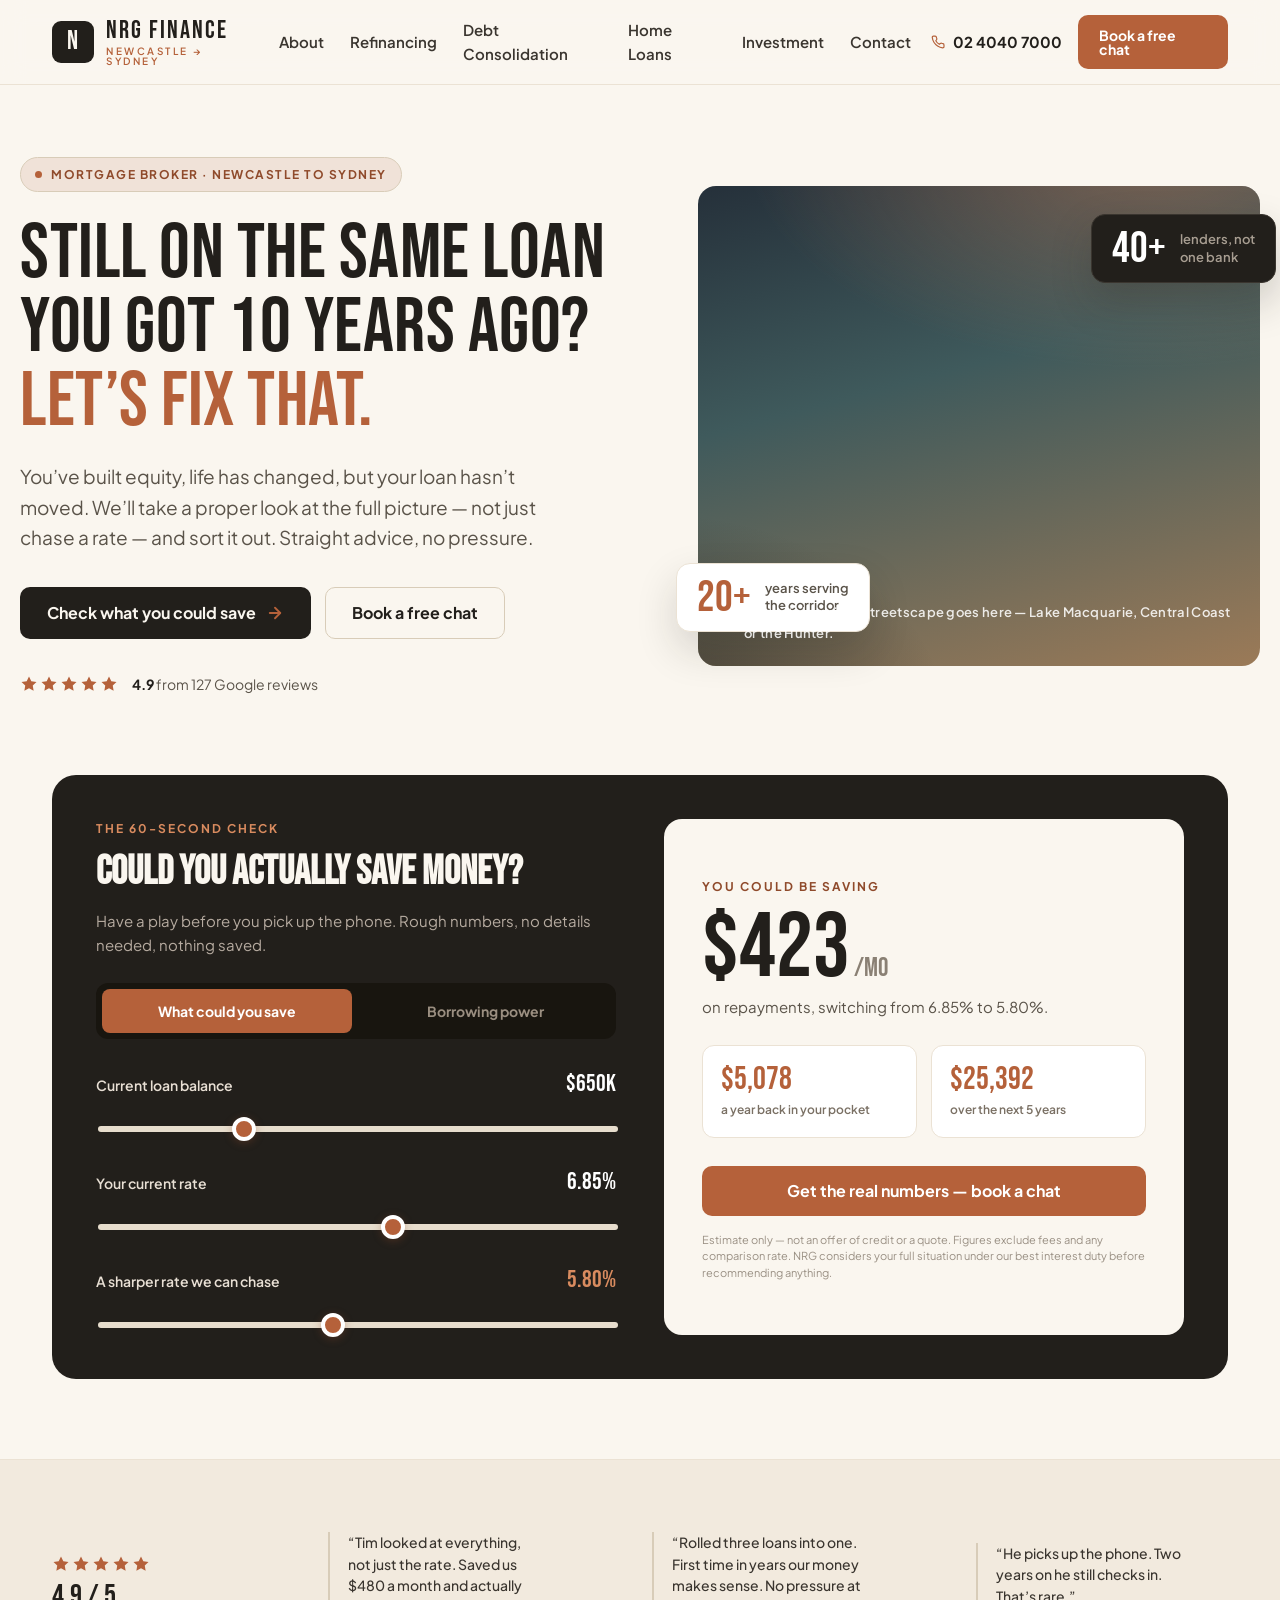
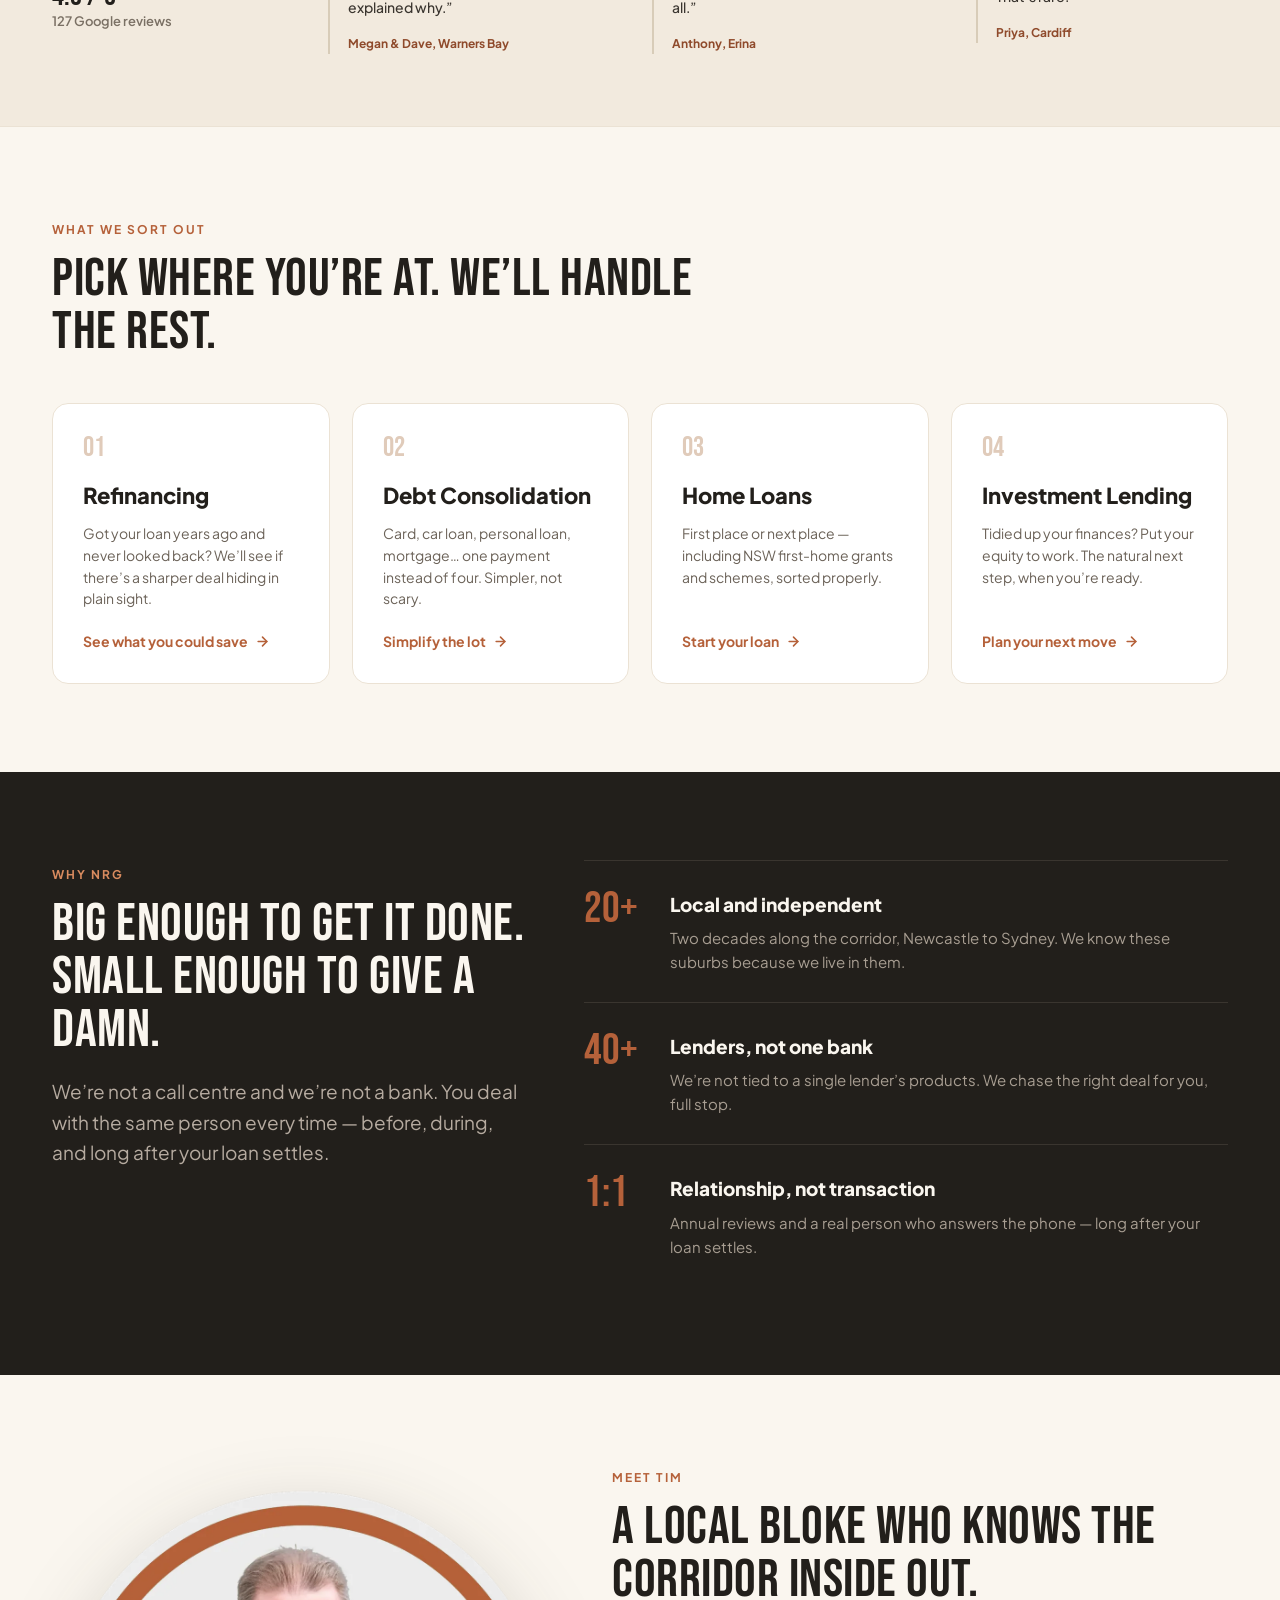
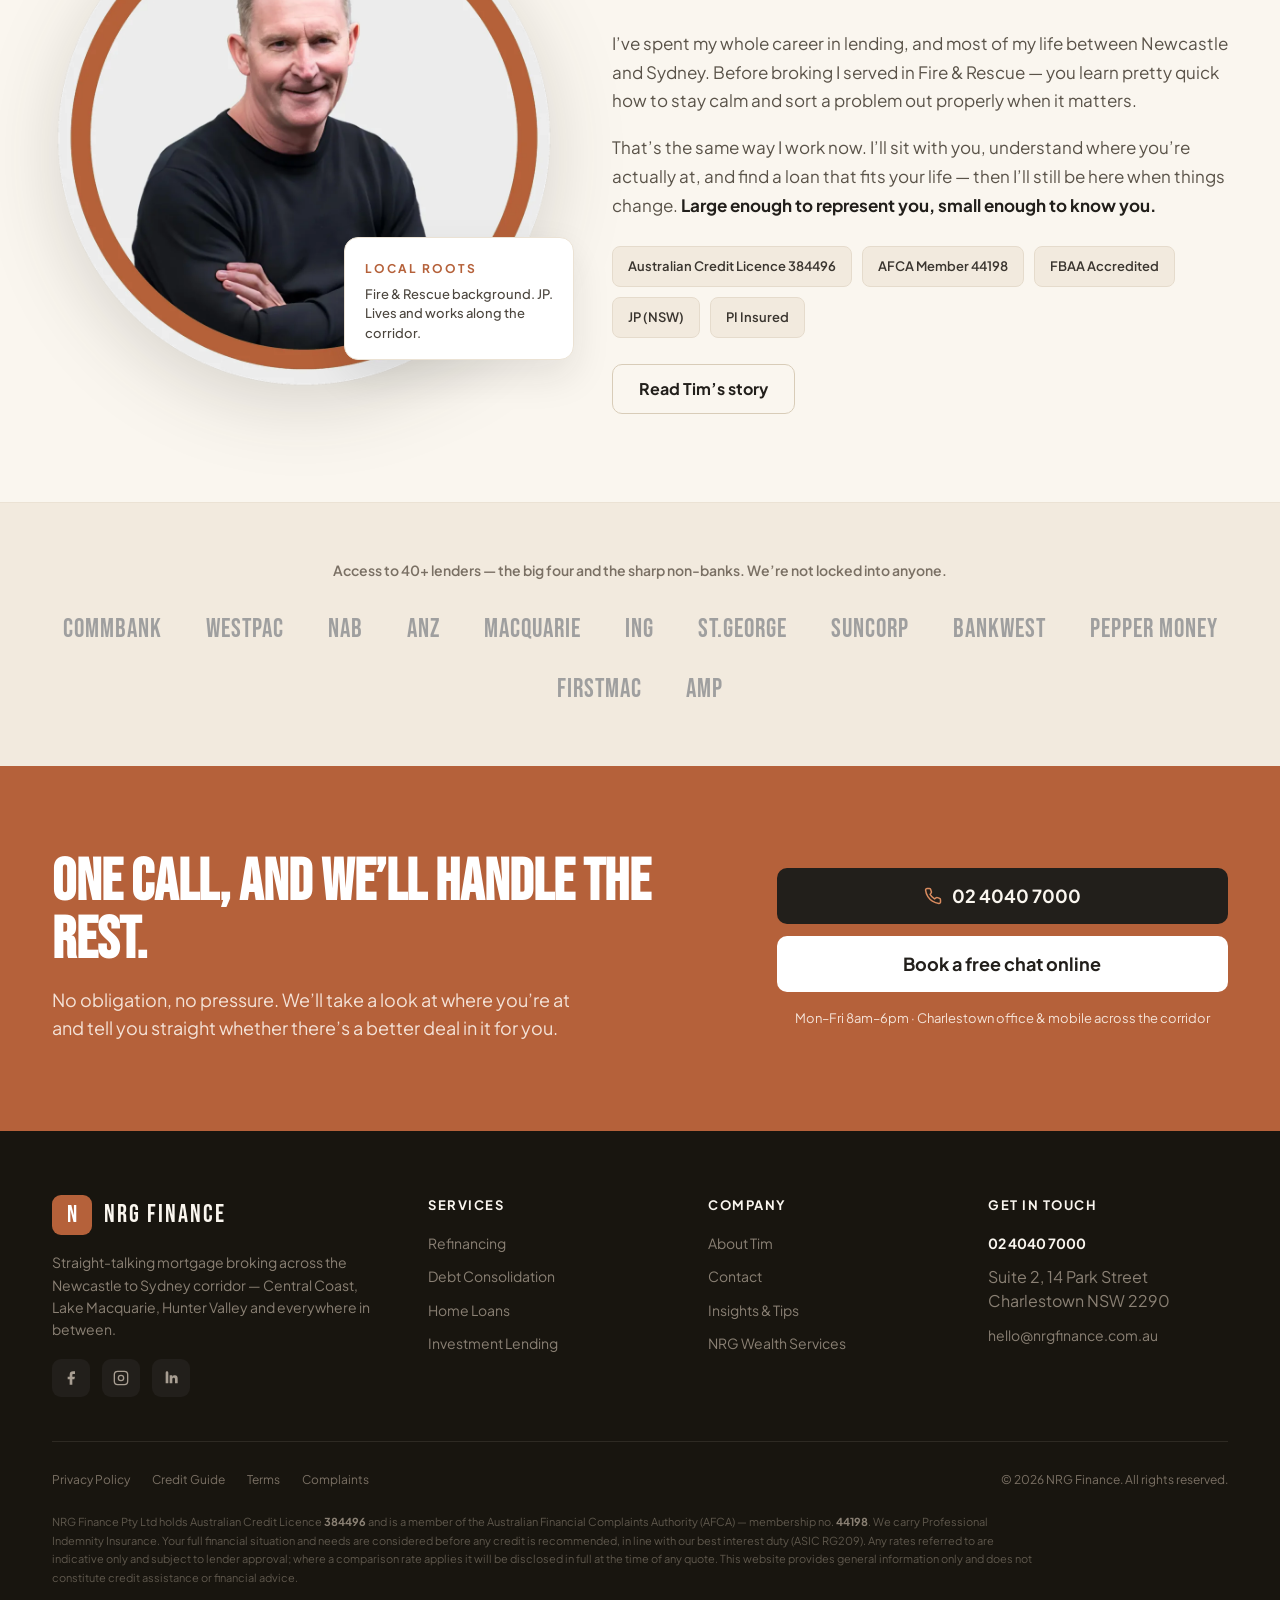
==== commit 34fa58b4: "Add Tim's photo to the "Meet Tim" / About sections Drop in Tim's real headshot in the homepage "A lo" ====
--- a/index.html
+++ b/index.html
@@ -330,12 +330,7 @@
     <section class="container section" aria-labelledby="about-title">
       <div class="about__grid">
         <div class="hero__media" data-reveal>
-          <div class="media media--portrait">
-            <p class="media__caption">
-              <svg viewBox="0 0 24 24" fill="none" stroke="currentColor" stroke-width="2" stroke-linecap="round" stroke-linejoin="round"><path d="M20 21v-2a4 4 0 0 0-4-4H8a4 4 0 0 0-4 4v2"/><circle cx="12" cy="7" r="4"/></svg>
-              A casual-professional headshot of Tim goes here.
-            </p>
-          </div>
+          <img class="hero__photo" src="assets/tim.webp" width="1100" height="1100" alt="Tim, principal mortgage broker at NRG Finance" loading="lazy" decoding="async">
           <div class="note-card" style="position:absolute; right:-18px; bottom:30px;">
             <span class="eyebrow" style="margin-bottom:6px;">Local roots</span>
             <p>Fire &amp; Rescue background. JP. Lives and works along the corridor.</p>
--- a/css/styles.css
+++ b/css/styles.css
@@ -222,6 +222,10 @@
   display: grid; grid-template-columns: 1.05fr 0.95fr; gap: 56px; align-items: center;
 }
 .hero__media { position: relative; }
+.hero__photo {
+  width: 100%; height: auto; display: block;
+  filter: drop-shadow(0 18px 38px rgba(34, 31, 27, 0.16));
+}
 .rating { display: flex; align-items: center; gap: 14px; }
 .stars { display: inline-flex; gap: 2px; color: var(--copper); }
 .stars svg { width: 18px; height: 18px; }
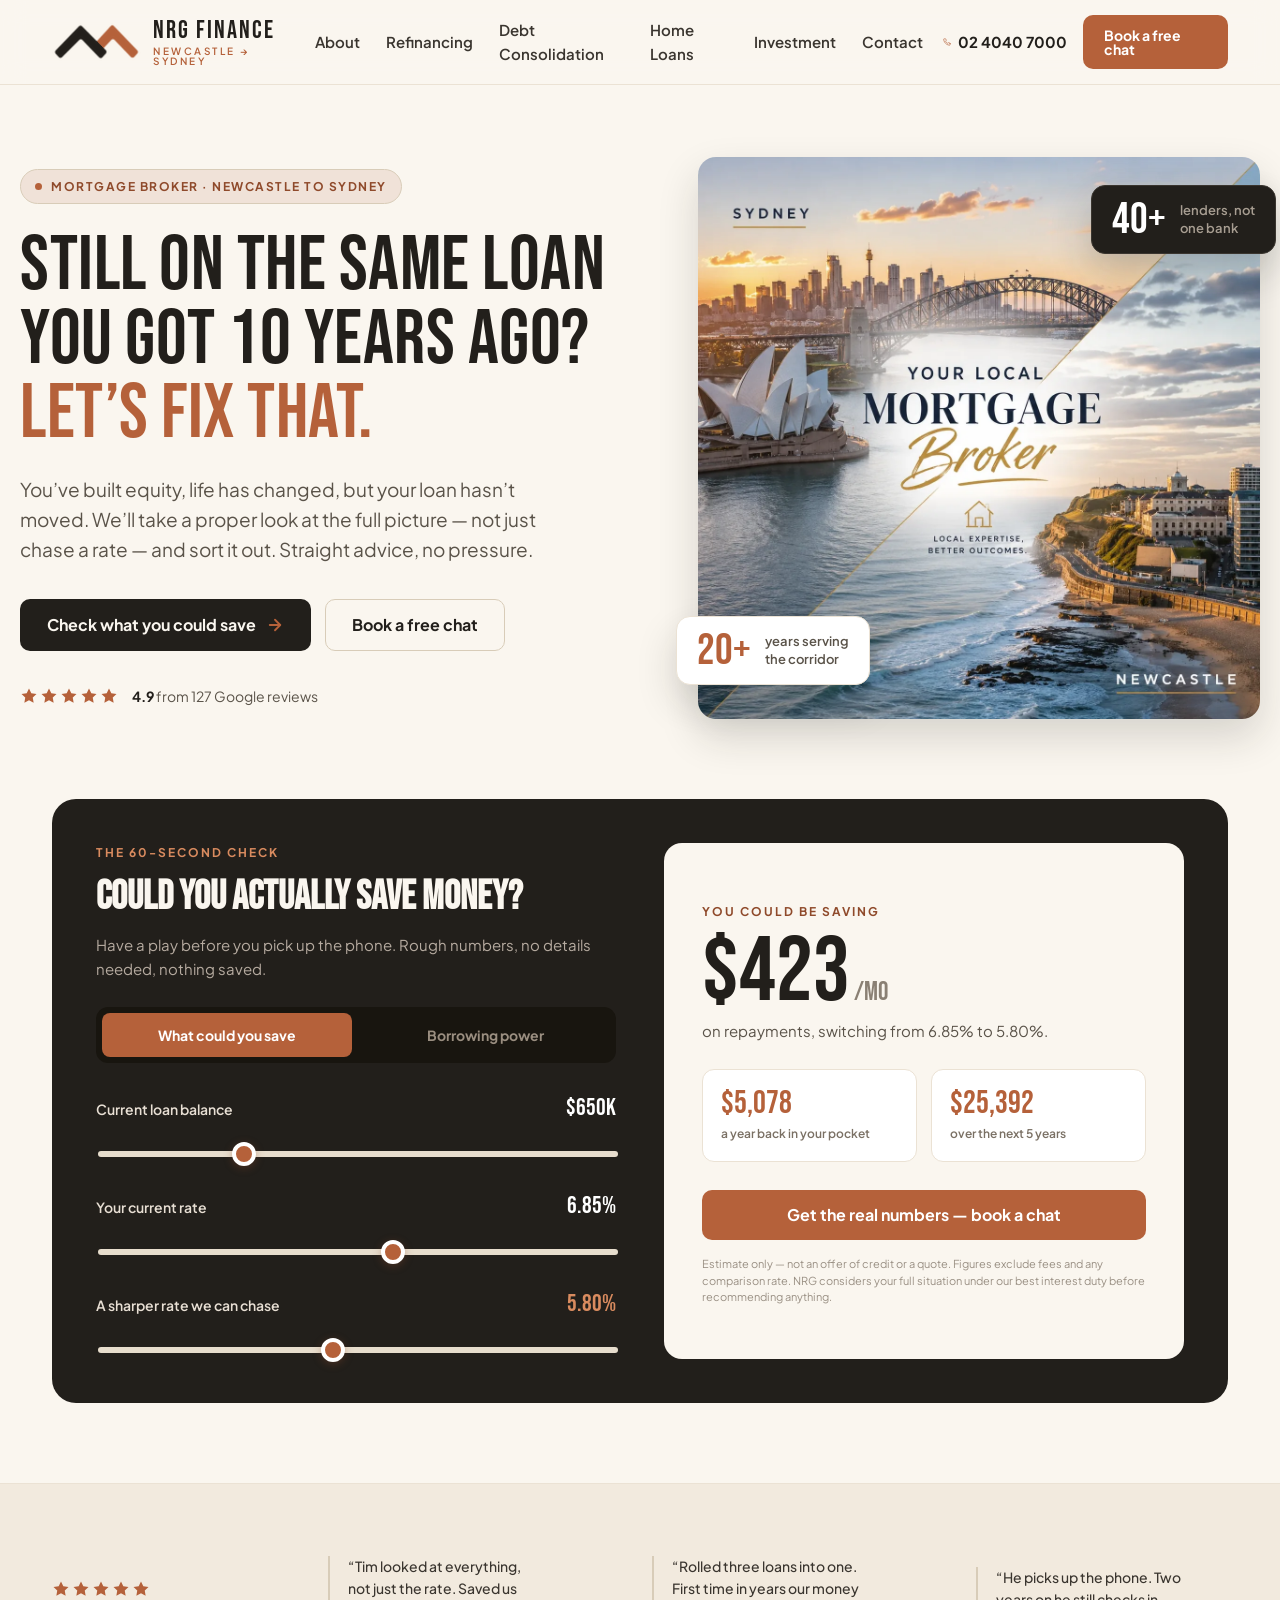
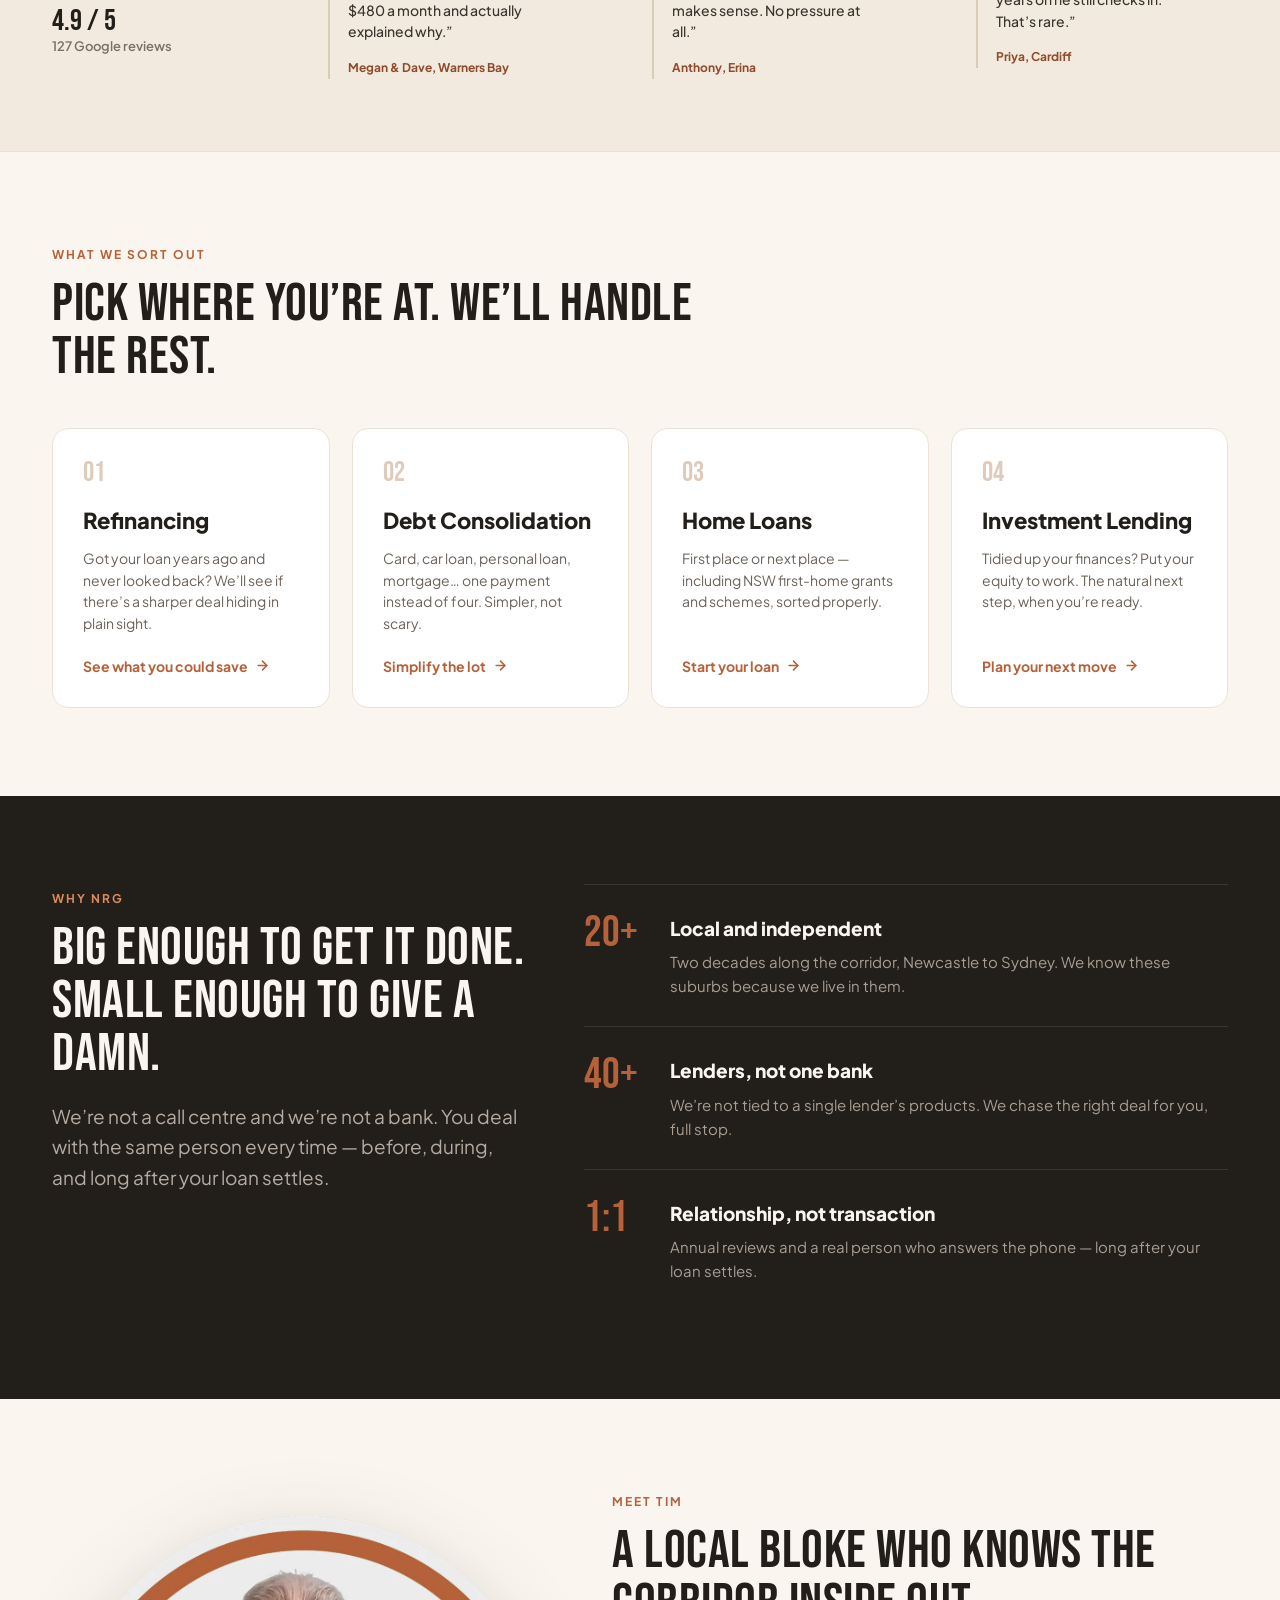
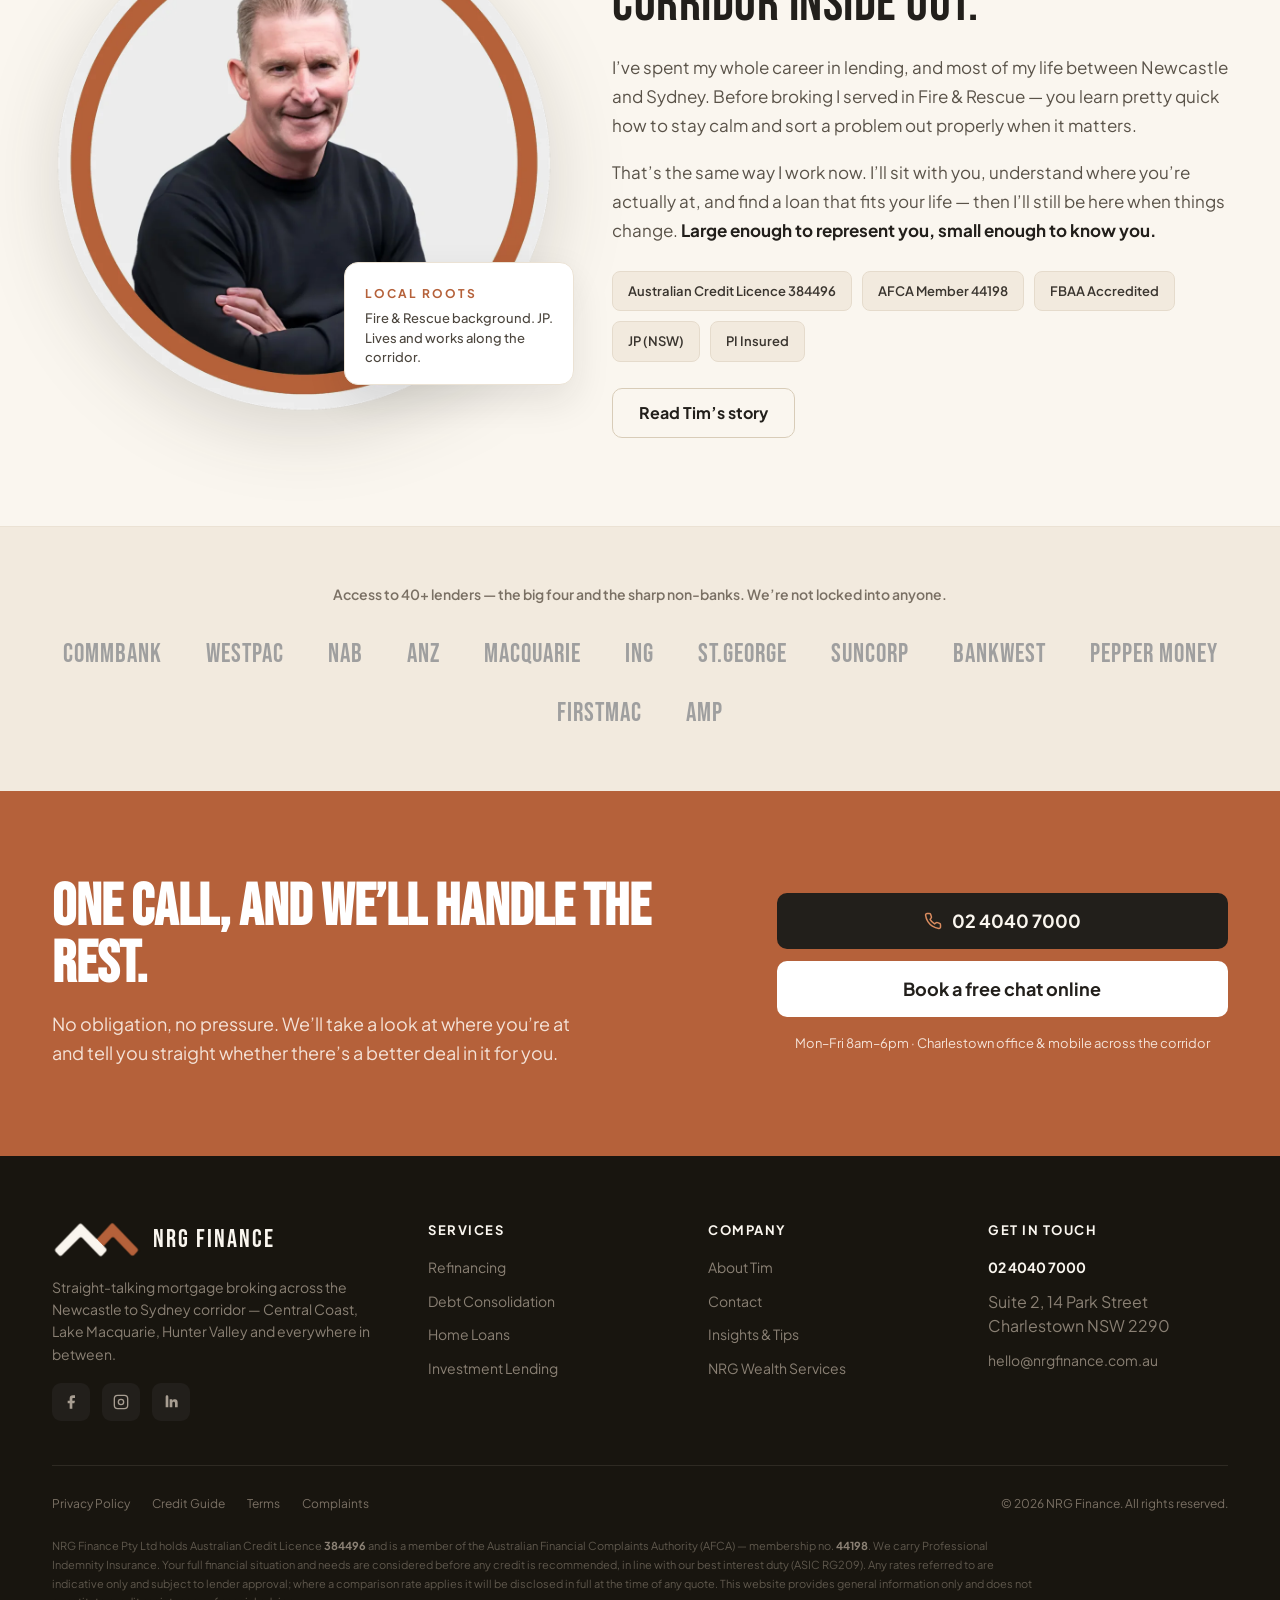
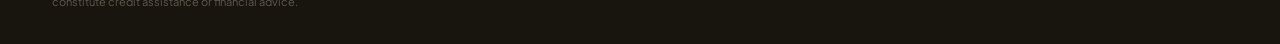
==== commit 0d48dc18: "Apply NRG chevron logo mark + new corridor hero image - Recolor the supplied NRG logo's double-chevr" ====
--- a/index.html
+++ b/index.html
@@ -70,7 +70,7 @@
   <header class="site-header">
     <div class="site-header__inner">
       <a class="brand" href="index.html" aria-label="NRG Finance — home">
-        <span class="brand__mark">N</span>
+        <img class="brand__chev" src="assets/mark.png" width="322" height="137" alt="">
         <span class="brand__name">
           <span class="brand__word">NRG FINANCE</span>
           <span class="brand__tag">Newcastle &rarr; Sydney</span>
@@ -130,12 +130,7 @@
         </div>
 
         <div class="hero__media" data-reveal>
-          <div class="media media--tall media--coastal">
-            <p class="media__caption">
-              <svg viewBox="0 0 24 24" fill="none" stroke="currentColor" stroke-width="2" stroke-linecap="round" stroke-linejoin="round"><path d="M21 10c0 7-9 12-9 12s-9-5-9-12a9 9 0 0 1 18 0z"/><circle cx="12" cy="10" r="3"/></svg>
-              A coastal corridor streetscape goes here &mdash; Lake Macquarie, Central Coast or the Hunter.
-            </p>
-          </div>
+          <img class="hero__img" src="assets/hero.webp" width="1200" height="1200" alt="Your local mortgage broker — servicing the Sydney to Newcastle corridor" fetchpriority="high" decoding="async">
           <div class="stat-chip" style="left:-22px; bottom:34px;">
             <span class="stat-chip__num">20+</span>
             <span class="stat-chip__label">years serving<br>the corridor</span>
@@ -395,7 +390,7 @@
       <div class="site-footer__top">
         <div class="site-footer__brand">
           <div class="brand" style="margin-bottom:4px;">
-            <span class="footer-mark">N</span>
+            <img class="brand__chev" src="assets/mark-light.png" width="322" height="137" alt="">
             <span class="brand__word">NRG FINANCE</span>
           </div>
           <p class="site-footer__blurb">Straight-talking mortgage broking across the Newcastle to Sydney corridor &mdash; Central Coast, Lake Macquarie, Hunter Valley and everywhere in between.</p>
--- a/css/styles.css
+++ b/css/styles.css
@@ -177,6 +177,7 @@
   font-family: var(--display); font-size: 26px; letter-spacing: 1px;
   display: flex; align-items: center; justify-content: center; line-height: 1; flex: none;
 }
+.brand__chev { height: 38px; width: auto; display: block; flex: none; }
 .brand__name { display: flex; flex-direction: column; line-height: 1; }
 .brand__word { font-family: var(--display); font-size: 25px; letter-spacing: 2px; color: var(--ink); white-space: nowrap; }
 .brand__tag { font-size: 10px; letter-spacing: 2.5px; text-transform: uppercase; color: var(--copper); font-weight: 600; margin-top: 3px; }
@@ -225,6 +226,10 @@
 .hero__photo {
   width: 100%; height: auto; display: block;
   filter: drop-shadow(0 18px 38px rgba(34, 31, 27, 0.16));
+}
+.hero__img {
+  width: 100%; height: auto; display: block;
+  border-radius: 18px; box-shadow: var(--shadow-lg);
 }
 .rating { display: flex; align-items: center; gap: 14px; }
 .stars { display: inline-flex; gap: 2px; color: var(--copper); }
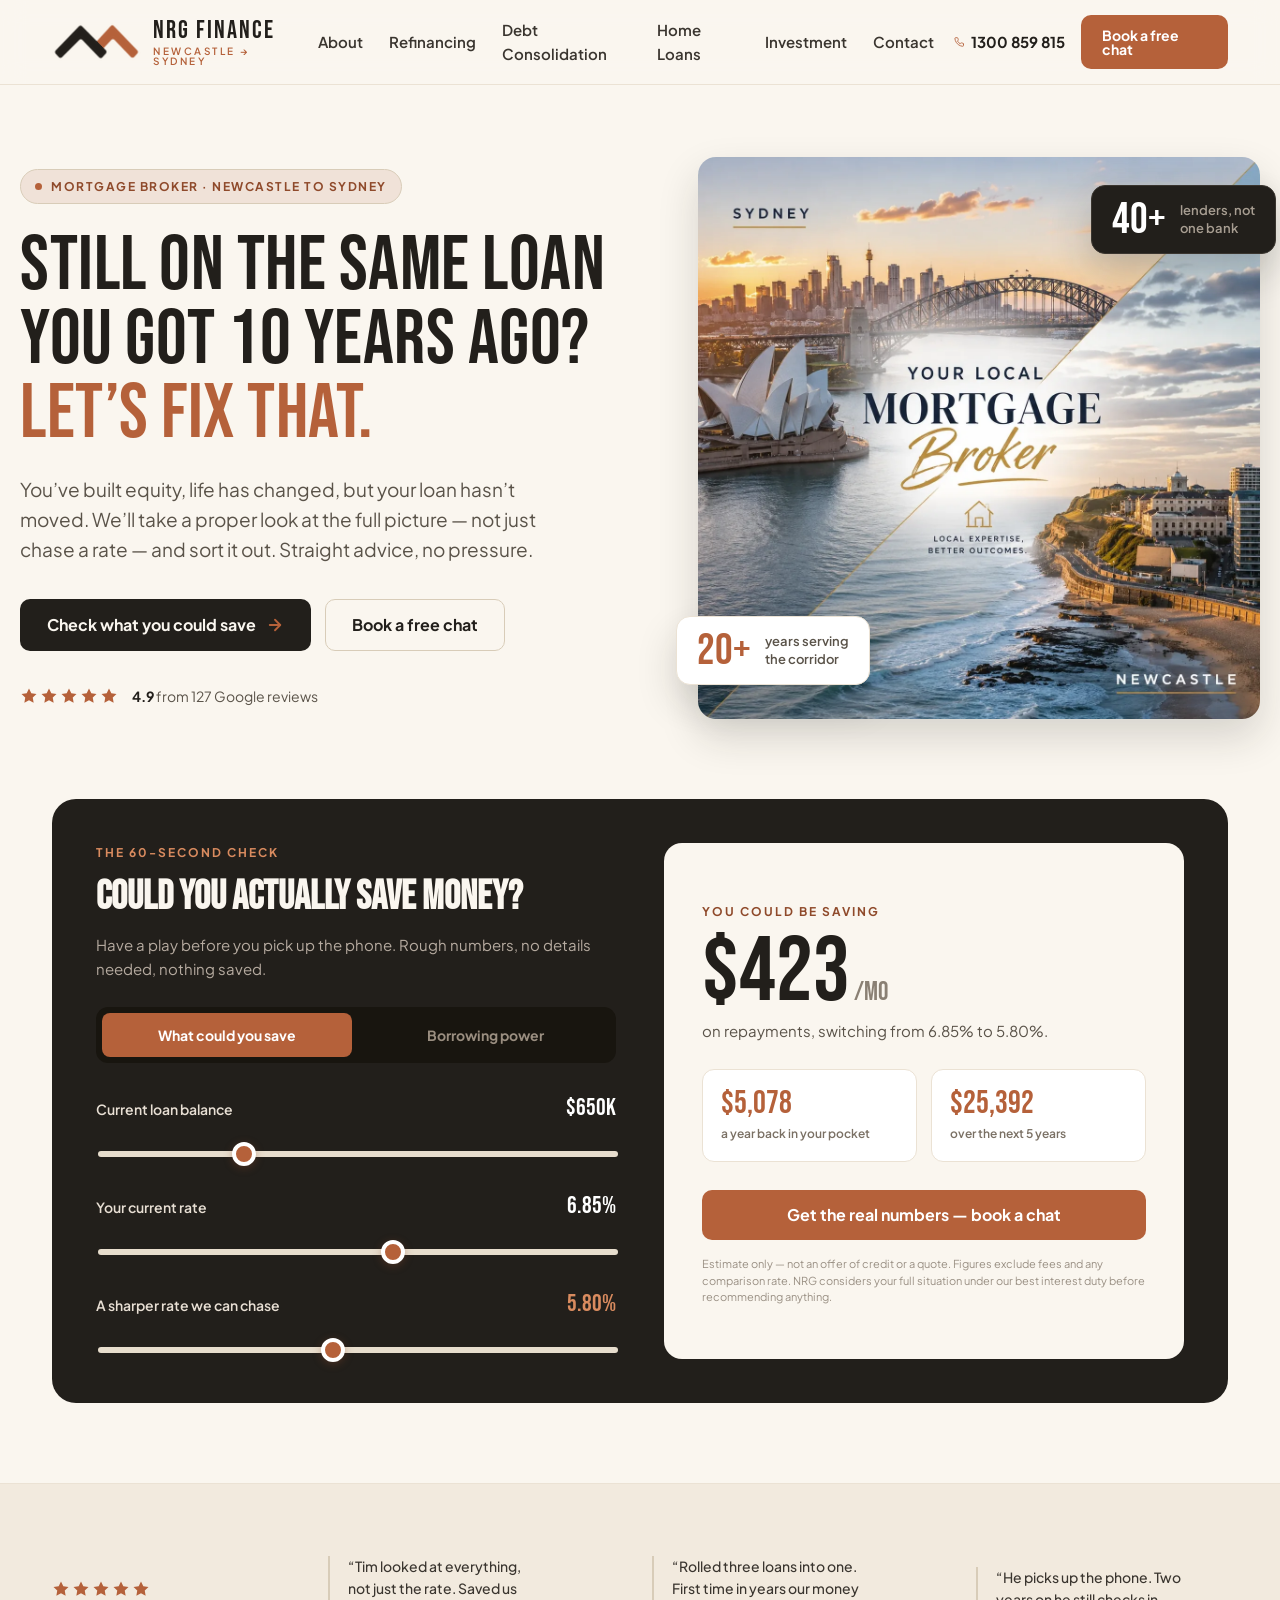
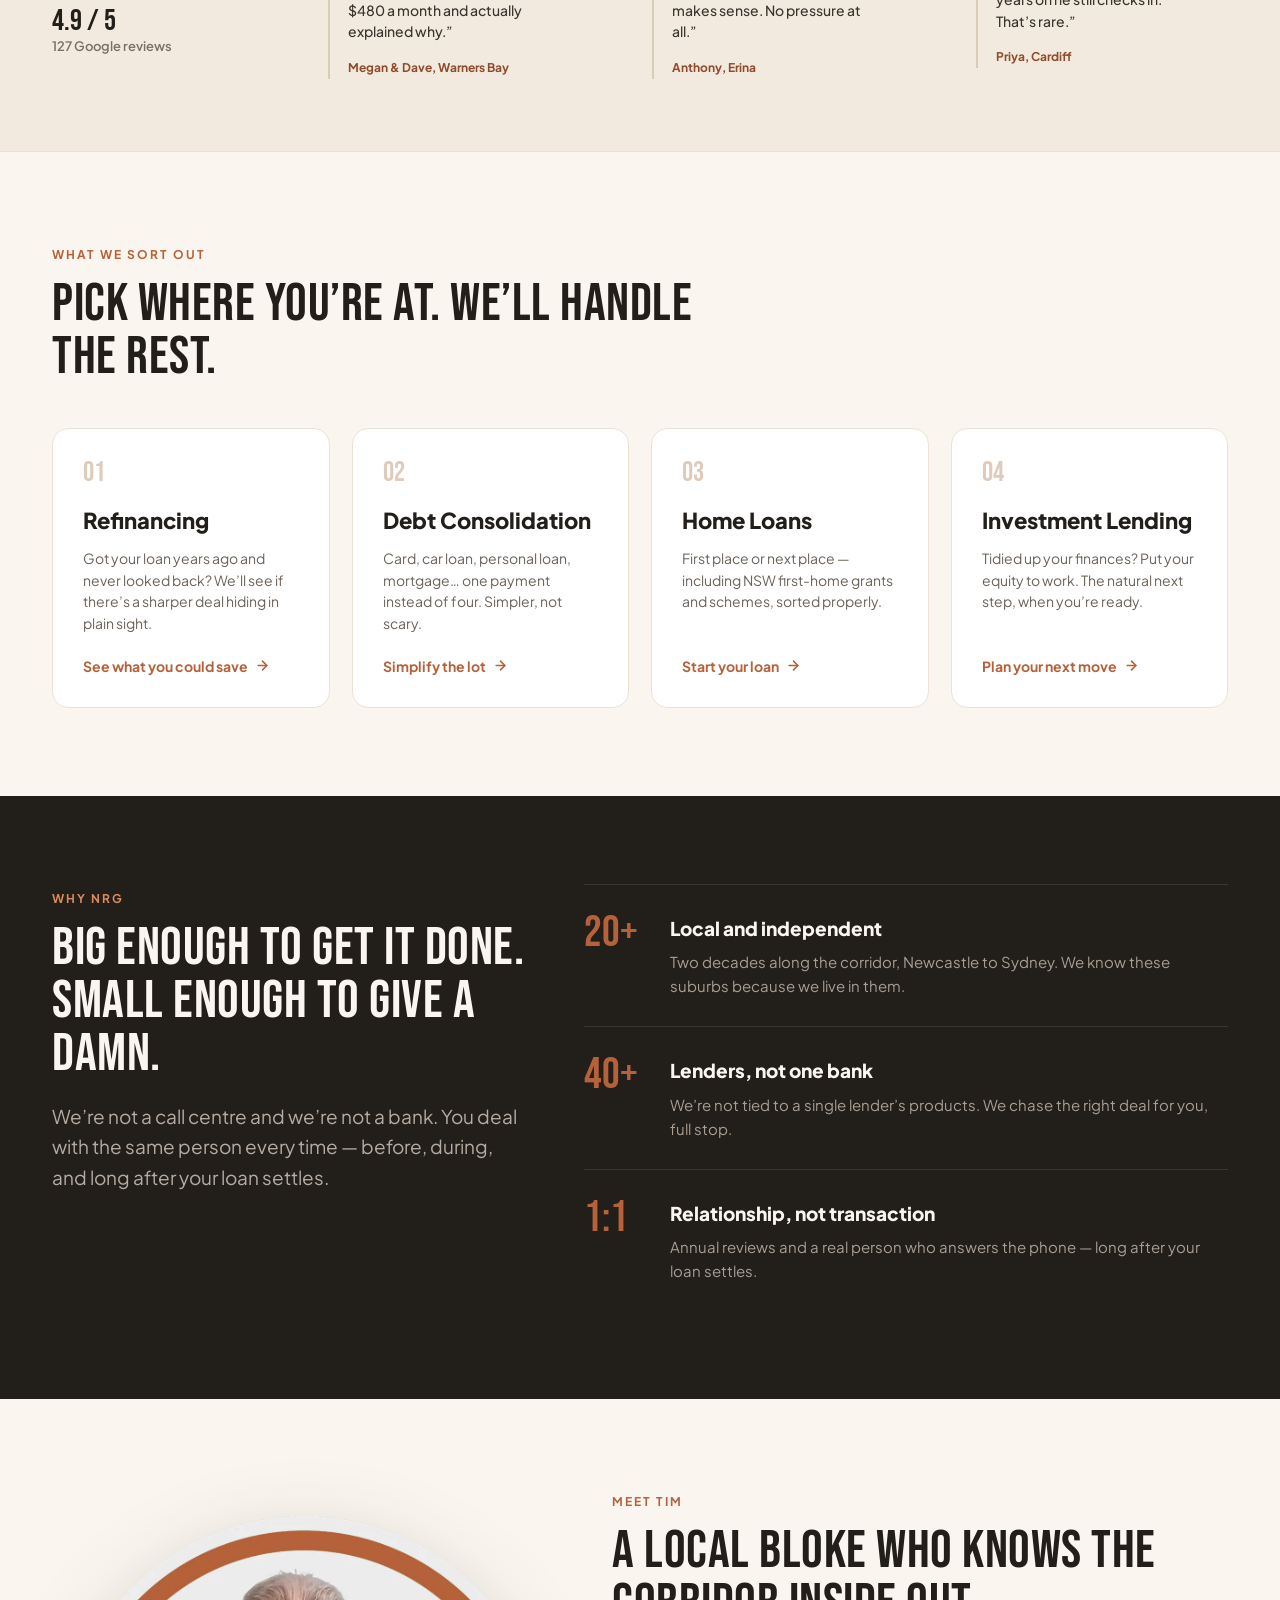
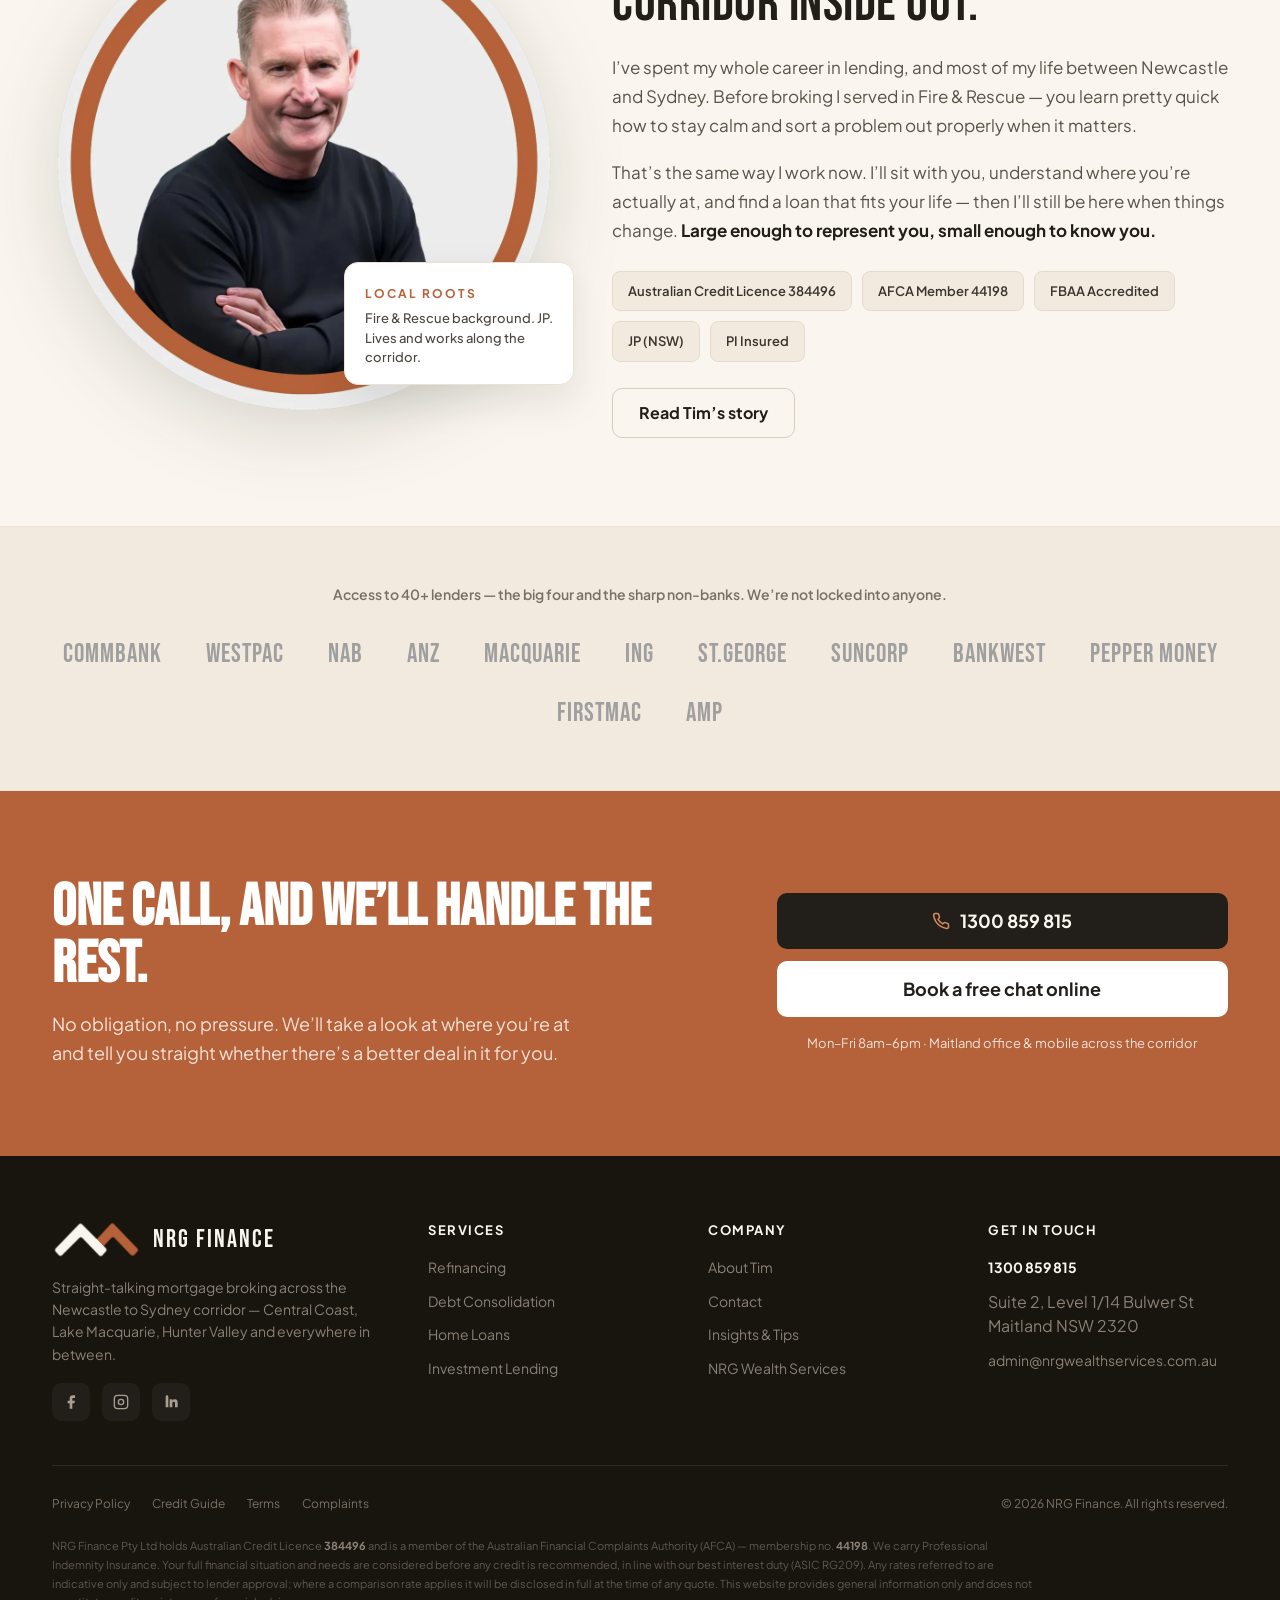
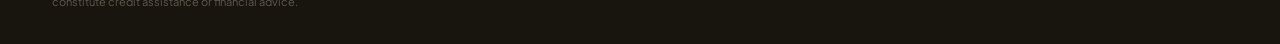
==== commit 1e62be36: "Use real NRG contact details site-wide Replace placeholder NAP with the business's real details acro" ====
--- a/index.html
+++ b/index.html
@@ -31,16 +31,16 @@
     "legalName": "NRG Finance Pty Ltd",
     "description": "Mortgage and finance broking across the Newcastle to Sydney corridor — refinancing, debt consolidation, home loans and investment lending.",
     "url": "https://www.nrgfinance.com.au/",
-    "telephone": "+61240407000",
-    "email": "hello@nrgfinance.com.au",
+    "telephone": "1300 859 815",
+    "email": "admin@nrgwealthservices.com.au",
     "priceRange": "Free initial consultation",
     "image": "https://www.nrgfinance.com.au/assets/og-image.svg",
     "address": {
       "@type": "PostalAddress",
-      "streetAddress": "Suite 2, 14 Park Street",
-      "addressLocality": "Charlestown",
+      "streetAddress": "Suite 2, Level 1/14 Bulwer St",
+      "addressLocality": "Maitland",
       "addressRegion": "NSW",
-      "postalCode": "2290",
+      "postalCode": "2320",
       "addressCountry": "AU"
     },
     "areaServed": [
@@ -87,9 +87,9 @@
       </nav>
 
       <div class="header__actions">
-        <a class="header__phone" href="tel:0240407000">
+        <a class="header__phone" href="tel:1300859815">
           <svg width="16" height="16" viewBox="0 0 24 24" fill="none" stroke="#B5613A" stroke-width="2" stroke-linecap="round" stroke-linejoin="round"><path d="M22 16.92v3a2 2 0 0 1-2.18 2 19.79 19.79 0 0 1-8.63-3.07 19.5 19.5 0 0 1-6-6 19.79 19.79 0 0 1-3.07-8.67A2 2 0 0 1 4.11 2h3a2 2 0 0 1 2 1.72c.13.81.36 1.6.7 2.34a2 2 0 0 1-.45 2.11L8.09 9.91a16 16 0 0 0 6 6l1.74-1.27a2 2 0 0 1 2.11-.45c.74.34 1.53.57 2.34.7A2 2 0 0 1 22 16.92z"/></svg>
-          02 4040 7000
+          1300 859 815
         </a>
         <a class="btn btn--copper btn--sm" href="contact.html">Book a free chat</a>
         <button class="nav-toggle" aria-label="Menu" aria-expanded="false" aria-controls="primary-nav"><span></span></button>
@@ -371,12 +371,12 @@
             <p>No obligation, no pressure. We&rsquo;ll take a look at where you&rsquo;re at and tell you straight whether there&rsquo;s a better deal in it for you.</p>
           </div>
           <div class="cta-band__actions">
-            <a class="btn btn--dark btn--lg btn--block" href="tel:0240407000">
+            <a class="btn btn--dark btn--lg btn--block" href="tel:1300859815">
               <svg width="18" height="18" viewBox="0 0 24 24" fill="none" stroke="#D98B5F" stroke-width="2" stroke-linecap="round" stroke-linejoin="round"><path d="M22 16.92v3a2 2 0 0 1-2.18 2 19.79 19.79 0 0 1-8.63-3.07 19.5 19.5 0 0 1-6-6 19.79 19.79 0 0 1-3.07-8.67A2 2 0 0 1 4.11 2h3a2 2 0 0 1 2 1.72c.13.81.36 1.6.7 2.34a2 2 0 0 1-.45 2.11L8.09 9.91a16 16 0 0 0 6 6l1.74-1.27a2 2 0 0 1 2.11-.45c.74.34 1.53.57 2.34.7A2 2 0 0 1 22 16.92z"/></svg>
-              02 4040 7000
+              1300 859 815
             </a>
             <a class="btn btn--light btn--lg btn--block" href="contact.html">Book a free chat online</a>
-            <span class="cta-band__hours">Mon&ndash;Fri 8am&ndash;6pm &middot; Charlestown office &amp; mobile across the corridor</span>
+            <span class="cta-band__hours">Mon&ndash;Fri 8am&ndash;6pm &middot; Maitland office &amp; mobile across the corridor</span>
           </div>
         </div>
       </div>
@@ -421,9 +421,9 @@
         <div>
           <h5>Get in touch</h5>
           <div class="site-footer__links">
-            <a href="tel:0240407000" style="color:#FAF6EF; font-weight:700;">02 4040 7000</a>
-            <span style="color:#8A8074; line-height:1.5;">Suite 2, 14 Park Street<br>Charlestown NSW 2290</span>
-            <a href="mailto:hello@nrgfinance.com.au">hello@nrgfinance.com.au</a>
+            <a href="tel:1300859815" style="color:#FAF6EF; font-weight:700;">1300 859 815</a>
+            <span style="color:#8A8074; line-height:1.5;">Suite 2, Level 1/14 Bulwer St<br>Maitland NSW 2320</span>
+            <a href="mailto:admin@nrgwealthservices.com.au">admin@nrgwealthservices.com.au</a>
           </div>
         </div>
       </div>
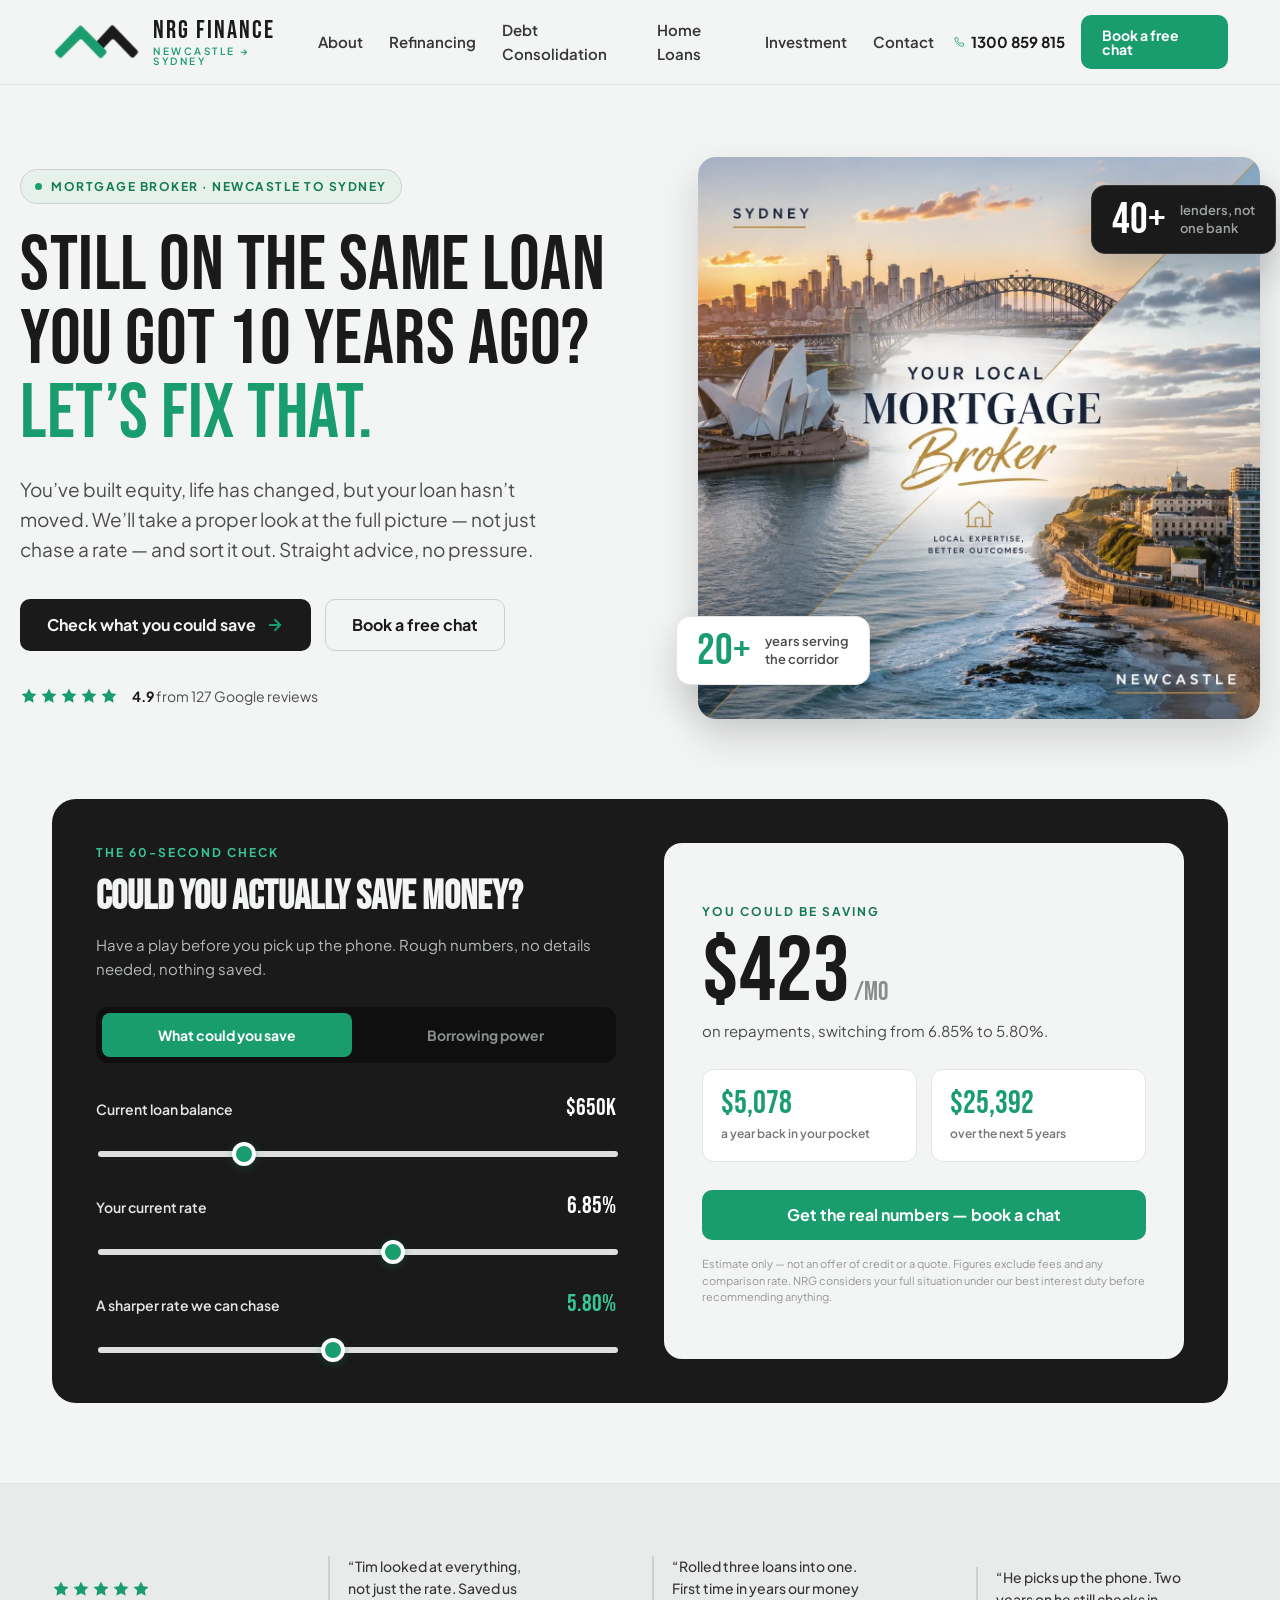
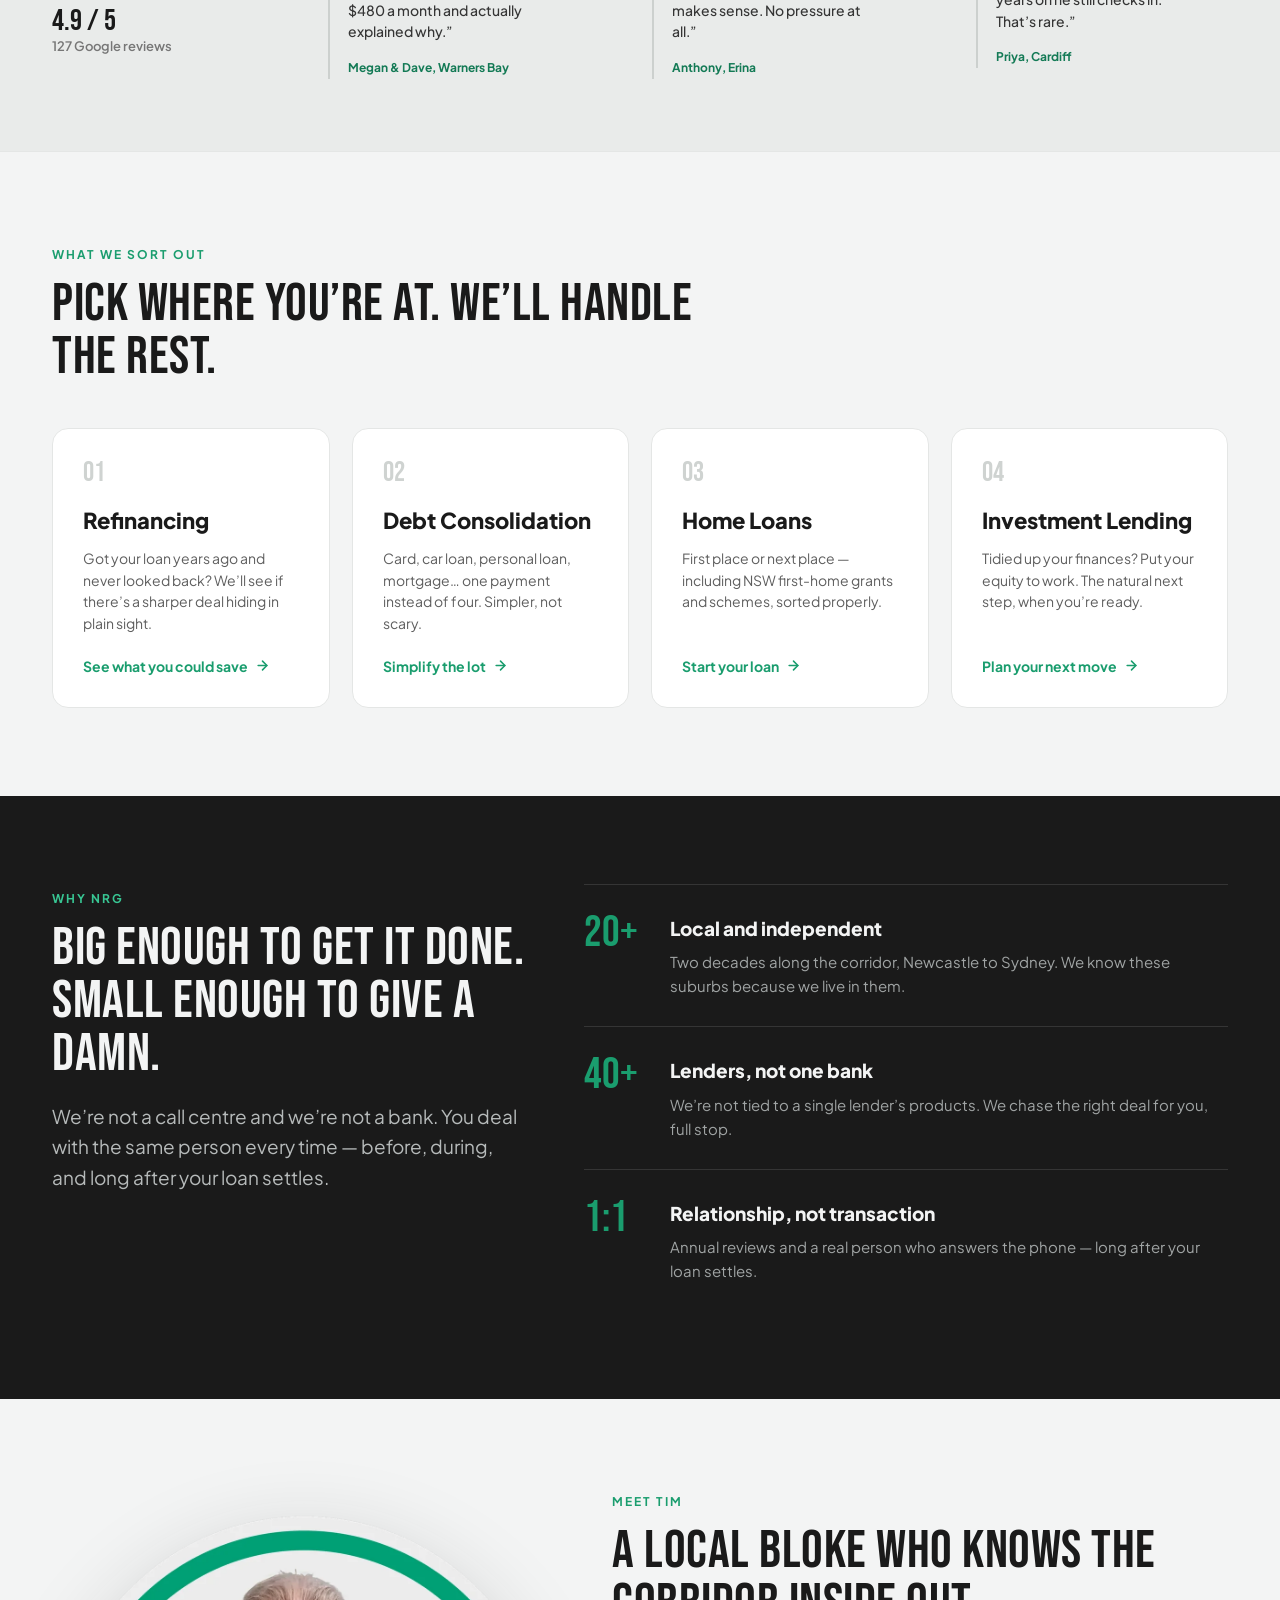
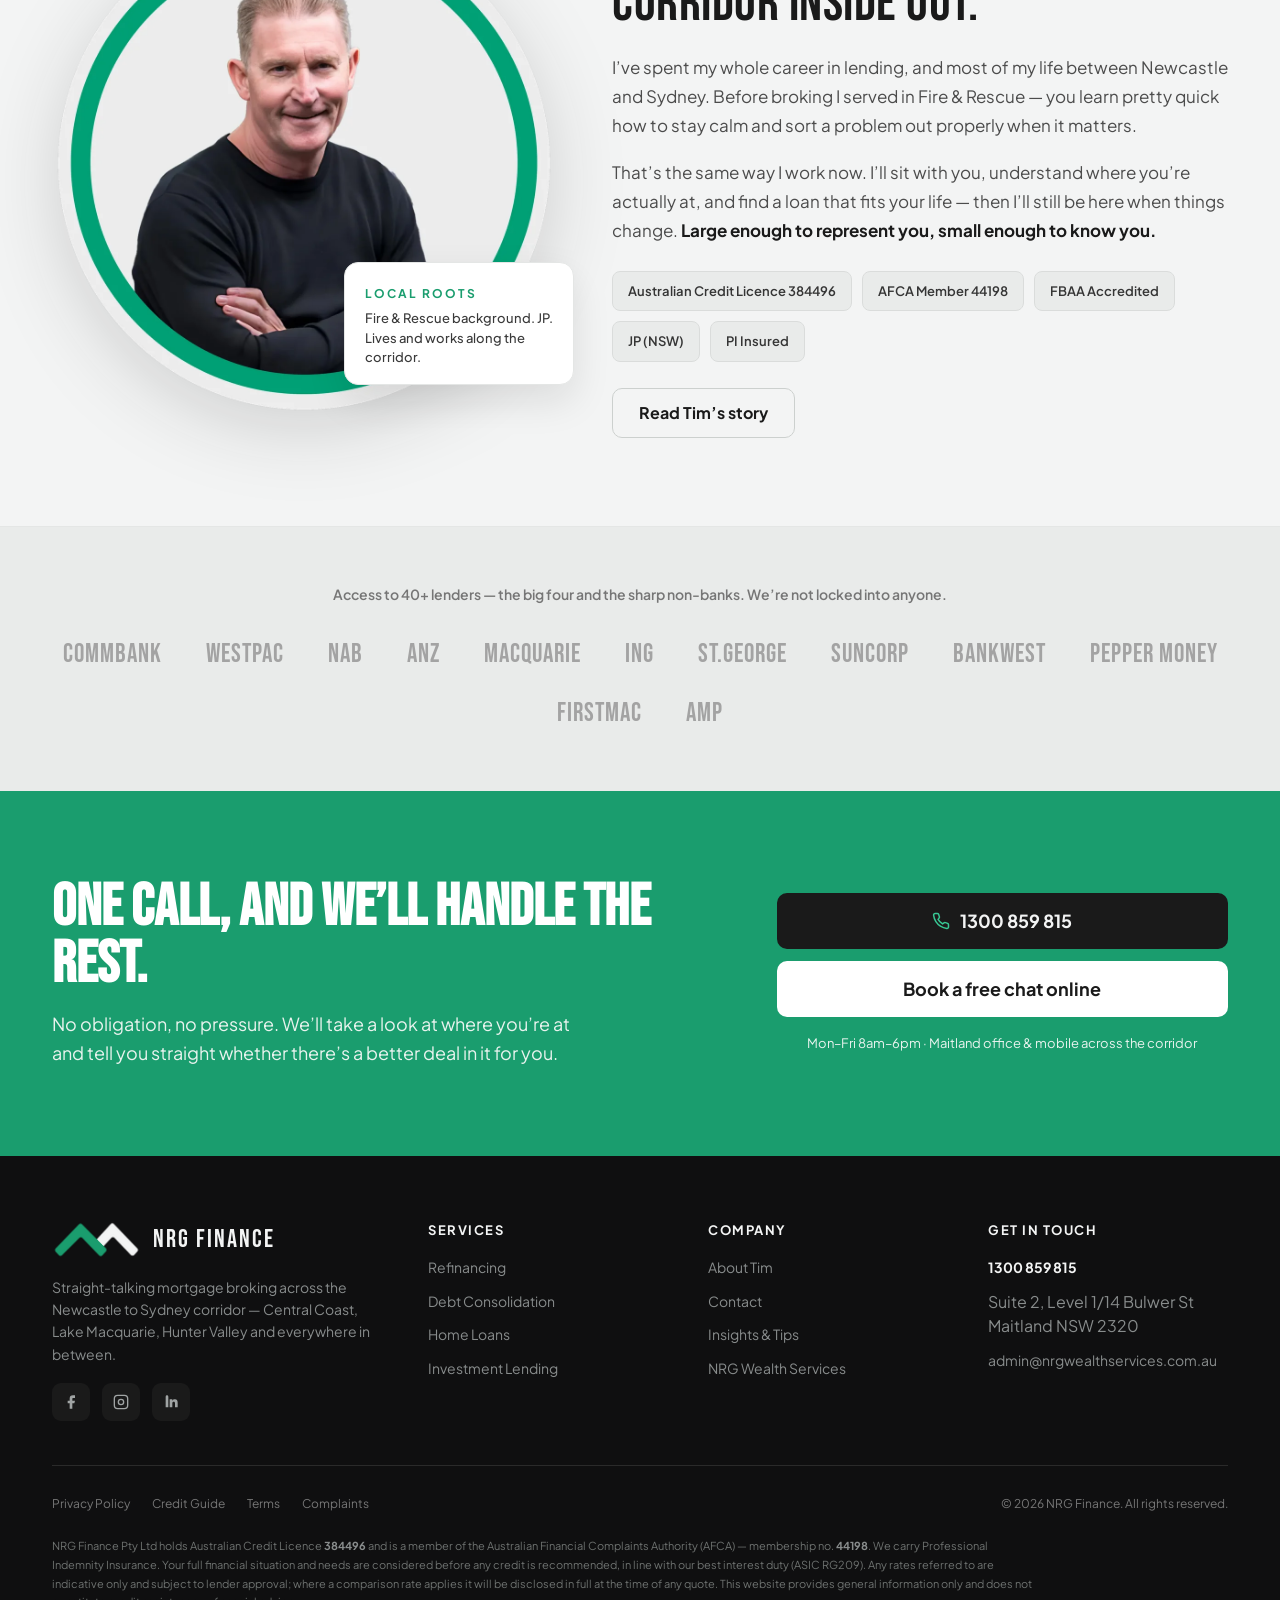
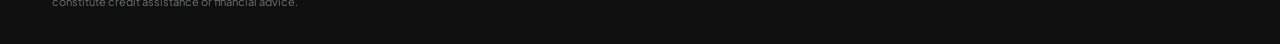
==== commit 7b3edfb4: "Recolour site to brand green, grey and black Switch the whole palette from charcoal+copper to the NR" ====
--- a/index.html
+++ b/index.html
@@ -6,7 +6,7 @@
   <title>NRG Finance | Mortgage Broker — Newcastle to Sydney Corridor</title>
   <meta name="description" content="Straight-talking mortgage broking across the Newcastle to Sydney corridor. Refinancing, debt consolidation, home loans and investment lending. Access to 40+ lenders. Free, no-pressure chat with Tim.">
   <link rel="canonical" href="https://www.nrgfinance.com.au/">
-  <meta name="theme-color" content="#221F1B">
+  <meta name="theme-color" content="#1A1A1A">
 
   <!-- Open Graph / social -->
   <meta property="og:type" content="website">
@@ -88,7 +88,7 @@
 
       <div class="header__actions">
         <a class="header__phone" href="tel:1300859815">
-          <svg width="16" height="16" viewBox="0 0 24 24" fill="none" stroke="#B5613A" stroke-width="2" stroke-linecap="round" stroke-linejoin="round"><path d="M22 16.92v3a2 2 0 0 1-2.18 2 19.79 19.79 0 0 1-8.63-3.07 19.5 19.5 0 0 1-6-6 19.79 19.79 0 0 1-3.07-8.67A2 2 0 0 1 4.11 2h3a2 2 0 0 1 2 1.72c.13.81.36 1.6.7 2.34a2 2 0 0 1-.45 2.11L8.09 9.91a16 16 0 0 0 6 6l1.74-1.27a2 2 0 0 1 2.11-.45c.74.34 1.53.57 2.34.7A2 2 0 0 1 22 16.92z"/></svg>
+          <svg width="16" height="16" viewBox="0 0 24 24" fill="none" stroke="#1A9D6E" stroke-width="2" stroke-linecap="round" stroke-linejoin="round"><path d="M22 16.92v3a2 2 0 0 1-2.18 2 19.79 19.79 0 0 1-8.63-3.07 19.5 19.5 0 0 1-6-6 19.79 19.79 0 0 1-3.07-8.67A2 2 0 0 1 4.11 2h3a2 2 0 0 1 2 1.72c.13.81.36 1.6.7 2.34a2 2 0 0 1-.45 2.11L8.09 9.91a16 16 0 0 0 6 6l1.74-1.27a2 2 0 0 1 2.11-.45c.74.34 1.53.57 2.34.7A2 2 0 0 1 22 16.92z"/></svg>
           1300 859 815
         </a>
         <a class="btn btn--copper btn--sm" href="contact.html">Book a free chat</a>
@@ -113,7 +113,7 @@
           <div style="display:flex; flex-wrap:wrap; gap:14px; margin-bottom:34px;">
             <a class="btn btn--dark" href="#calculator">
               Check what you could save
-              <svg width="18" height="18" viewBox="0 0 24 24" fill="none" stroke="#B5613A" stroke-width="2.4" stroke-linecap="round" stroke-linejoin="round"><line x1="5" y1="12" x2="19" y2="12"/><polyline points="12 5 19 12 12 19"/></svg>
+              <svg width="18" height="18" viewBox="0 0 24 24" fill="none" stroke="#1A9D6E" stroke-width="2.4" stroke-linecap="round" stroke-linejoin="round"><line x1="5" y1="12" x2="19" y2="12"/><polyline points="12 5 19 12 12 19"/></svg>
             </a>
             <a class="btn btn--outline" href="contact.html">Book a free chat</a>
           </div>
@@ -259,28 +259,28 @@
           <h3>Refinancing</h3>
           <p>Got your loan years ago and never looked back? We&rsquo;ll see if there&rsquo;s a sharper deal hiding in plain sight.</p>
           <span class="tile__cta">See what you could save
-            <svg width="15" height="15" viewBox="0 0 24 24" fill="none" stroke="#B5613A" stroke-width="2.5" stroke-linecap="round" stroke-linejoin="round"><line x1="5" y1="12" x2="19" y2="12"/><polyline points="12 5 19 12 12 19"/></svg></span>
+            <svg width="15" height="15" viewBox="0 0 24 24" fill="none" stroke="#1A9D6E" stroke-width="2.5" stroke-linecap="round" stroke-linejoin="round"><line x1="5" y1="12" x2="19" y2="12"/><polyline points="12 5 19 12 12 19"/></svg></span>
         </a>
         <a class="tile" href="debt-consolidation.html" data-reveal>
           <span class="tile__num">02</span>
           <h3>Debt Consolidation</h3>
           <p>Card, car loan, personal loan, mortgage&hellip; one payment instead of four. Simpler, not scary.</p>
           <span class="tile__cta">Simplify the lot
-            <svg width="15" height="15" viewBox="0 0 24 24" fill="none" stroke="#B5613A" stroke-width="2.5" stroke-linecap="round" stroke-linejoin="round"><line x1="5" y1="12" x2="19" y2="12"/><polyline points="12 5 19 12 12 19"/></svg></span>
+            <svg width="15" height="15" viewBox="0 0 24 24" fill="none" stroke="#1A9D6E" stroke-width="2.5" stroke-linecap="round" stroke-linejoin="round"><line x1="5" y1="12" x2="19" y2="12"/><polyline points="12 5 19 12 12 19"/></svg></span>
         </a>
         <a class="tile" href="home-loans.html" data-reveal>
           <span class="tile__num">03</span>
           <h3>Home Loans</h3>
           <p>First place or next place &mdash; including NSW first-home grants and schemes, sorted properly.</p>
           <span class="tile__cta">Start your loan
-            <svg width="15" height="15" viewBox="0 0 24 24" fill="none" stroke="#B5613A" stroke-width="2.5" stroke-linecap="round" stroke-linejoin="round"><line x1="5" y1="12" x2="19" y2="12"/><polyline points="12 5 19 12 12 19"/></svg></span>
+            <svg width="15" height="15" viewBox="0 0 24 24" fill="none" stroke="#1A9D6E" stroke-width="2.5" stroke-linecap="round" stroke-linejoin="round"><line x1="5" y1="12" x2="19" y2="12"/><polyline points="12 5 19 12 12 19"/></svg></span>
         </a>
         <a class="tile" href="investment.html" data-reveal>
           <span class="tile__num">04</span>
           <h3>Investment Lending</h3>
           <p>Tidied up your finances? Put your equity to work. The natural next step, when you&rsquo;re ready.</p>
           <span class="tile__cta">Plan your next move
-            <svg width="15" height="15" viewBox="0 0 24 24" fill="none" stroke="#B5613A" stroke-width="2.5" stroke-linecap="round" stroke-linejoin="round"><line x1="5" y1="12" x2="19" y2="12"/><polyline points="12 5 19 12 12 19"/></svg></span>
+            <svg width="15" height="15" viewBox="0 0 24 24" fill="none" stroke="#1A9D6E" stroke-width="2.5" stroke-linecap="round" stroke-linejoin="round"><line x1="5" y1="12" x2="19" y2="12"/><polyline points="12 5 19 12 12 19"/></svg></span>
         </a>
       </div>
     </section>
@@ -372,7 +372,7 @@
           </div>
           <div class="cta-band__actions">
             <a class="btn btn--dark btn--lg btn--block" href="tel:1300859815">
-              <svg width="18" height="18" viewBox="0 0 24 24" fill="none" stroke="#D98B5F" stroke-width="2" stroke-linecap="round" stroke-linejoin="round"><path d="M22 16.92v3a2 2 0 0 1-2.18 2 19.79 19.79 0 0 1-8.63-3.07 19.5 19.5 0 0 1-6-6 19.79 19.79 0 0 1-3.07-8.67A2 2 0 0 1 4.11 2h3a2 2 0 0 1 2 1.72c.13.81.36 1.6.7 2.34a2 2 0 0 1-.45 2.11L8.09 9.91a16 16 0 0 0 6 6l1.74-1.27a2 2 0 0 1 2.11-.45c.74.34 1.53.57 2.34.7A2 2 0 0 1 22 16.92z"/></svg>
+              <svg width="18" height="18" viewBox="0 0 24 24" fill="none" stroke="#38C794" stroke-width="2" stroke-linecap="round" stroke-linejoin="round"><path d="M22 16.92v3a2 2 0 0 1-2.18 2 19.79 19.79 0 0 1-8.63-3.07 19.5 19.5 0 0 1-6-6 19.79 19.79 0 0 1-3.07-8.67A2 2 0 0 1 4.11 2h3a2 2 0 0 1 2 1.72c.13.81.36 1.6.7 2.34a2 2 0 0 1-.45 2.11L8.09 9.91a16 16 0 0 0 6 6l1.74-1.27a2 2 0 0 1 2.11-.45c.74.34 1.53.57 2.34.7A2 2 0 0 1 22 16.92z"/></svg>
               1300 859 815
             </a>
             <a class="btn btn--light btn--lg btn--block" href="contact.html">Book a free chat online</a>
@@ -395,9 +395,9 @@
           </div>
           <p class="site-footer__blurb">Straight-talking mortgage broking across the Newcastle to Sydney corridor &mdash; Central Coast, Lake Macquarie, Hunter Valley and everywhere in between.</p>
           <div class="social">
-            <a href="#" aria-label="Facebook"><svg viewBox="0 0 24 24" fill="#A89E92"><path d="M18 2h-3a5 5 0 0 0-5 5v3H7v4h3v8h4v-8h3l1-4h-4V7a1 1 0 0 1 1-1h3z"/></svg></a>
-            <a href="#" aria-label="Instagram"><svg viewBox="0 0 24 24" fill="none" stroke="#A89E92" stroke-width="2"><rect x="2" y="2" width="20" height="20" rx="5"/><circle cx="12" cy="12" r="4"/><line x1="17.5" y1="6.5" x2="17.5" y2="6.5"/></svg></a>
-            <a href="#" aria-label="LinkedIn"><svg viewBox="0 0 24 24" fill="#A89E92"><path d="M4 4h4v16H4zM6 2a2 2 0 1 1 0 4 2 2 0 0 1 0-4zM10 8h4v2a4 4 0 0 1 4-2c3 0 4 2 4 5v7h-4v-6c0-1.5-.5-2.5-2-2.5s-2 1-2 2.5v6h-4z"/></svg></a>
+            <a href="#" aria-label="Facebook"><svg viewBox="0 0 24 24" fill="#A0A4A4"><path d="M18 2h-3a5 5 0 0 0-5 5v3H7v4h3v8h4v-8h3l1-4h-4V7a1 1 0 0 1 1-1h3z"/></svg></a>
+            <a href="#" aria-label="Instagram"><svg viewBox="0 0 24 24" fill="none" stroke="#A0A4A4" stroke-width="2"><rect x="2" y="2" width="20" height="20" rx="5"/><circle cx="12" cy="12" r="4"/><line x1="17.5" y1="6.5" x2="17.5" y2="6.5"/></svg></a>
+            <a href="#" aria-label="LinkedIn"><svg viewBox="0 0 24 24" fill="#A0A4A4"><path d="M4 4h4v16H4zM6 2a2 2 0 1 1 0 4 2 2 0 0 1 0-4zM10 8h4v2a4 4 0 0 1 4-2c3 0 4 2 4 5v7h-4v-6c0-1.5-.5-2.5-2-2.5s-2 1-2 2.5v6h-4z"/></svg></a>
           </div>
         </div>
         <div>
@@ -421,18 +421,18 @@
         <div>
           <h5>Get in touch</h5>
           <div class="site-footer__links">
-            <a href="tel:1300859815" style="color:#FAF6EF; font-weight:700;">1300 859 815</a>
-            <span style="color:#8A8074; line-height:1.5;">Suite 2, Level 1/14 Bulwer St<br>Maitland NSW 2320</span>
+            <a href="tel:1300859815" style="color:#F3F4F4; font-weight:700;">1300 859 815</a>
+            <span style="color:#888C8C; line-height:1.5;">Suite 2, Level 1/14 Bulwer St<br>Maitland NSW 2320</span>
             <a href="mailto:admin@nrgwealthservices.com.au">admin@nrgwealthservices.com.au</a>
           </div>
         </div>
       </div>
       <div class="site-footer__legal">
         <div style="display:flex; flex-wrap:wrap; gap:8px 22px;">
-          <a href="#">Privacy Policy</a>
-          <a href="#">Credit Guide</a>
-          <a href="#">Terms</a>
-          <a href="#">Complaints</a>
+          <a href="privacy.html">Privacy Policy</a>
+          <a href="credit-guide.html">Credit Guide</a>
+          <a href="terms.html">Terms</a>
+          <a href="complaints.html">Complaints</a>
         </div>
         <span>&copy; <span data-year>2026</span> NRG Finance. All rights reserved.</span>
       </div>
--- a/css/styles.css
+++ b/css/styles.css
@@ -1,44 +1,46 @@
 /* ==========================================================================
    NRG Finance — design system
-   Charcoal + copper. Warm, confident, local. No blue, no bloat.
-   Built from the homepage design mockup (design-source/NRG Home.dc.html).
+   Brand green + grey + black. Clean, confident, local. No bloat.
+   NOTE: the --copper* token names are retained for stability but now hold the
+   brand GREEN (#1A9D6E family). Likewise .copper / "warm" comments are legacy
+   names — the live palette is green/grey/black.
    ========================================================================== */
 
 /* ---------- Design tokens ------------------------------------------------- */
 :root {
   /* Surfaces */
-  --bg:            #FAF6EF;   /* warm cream page background */
+  --bg:            #F3F4F4;   /* light grey page background */
   --card:          #ffffff;
-  --panel:         #F2EADE;   /* light warm panel */
-  --panel-2:       #F0E2D8;   /* slightly warmer panel (badges) */
-  --ink:           #221F1B;   /* near-black charcoal — headings, dark sections */
-  --ink-2:         #18150F;   /* deepest — footer */
-  --ink-line:      #2E2A23;   /* hairlines on dark */
-  --ink-line-2:    #3A352F;
-
-  /* Accent — warm copper / burnt sienna */
-  --copper:        #B5613A;
-  --copper-dark:   #8F4A2B;   /* hover / deeper */
-  --copper-light:  #D98B5F;   /* on dark backgrounds */
-  --copper-wash:   #F0E2D8;
+  --panel:         #E9EBEA;   /* light grey panel */
+  --panel-2:       #E7F1EC;   /* light green tint (badges) */
+  --ink:           #1A1A1A;   /* near-black — headings, dark sections */
+  --ink-2:         #0F0F10;   /* deepest — footer */
+  --ink-line:      #2A2A2A;   /* hairlines on dark */
+  --ink-line-2:    #353535;
+
+  /* Accent — brand green */
+  --copper:        #1A9D6E;
+  --copper-dark:   #137A55;   /* hover / deeper */
+  --copper-light:  #38C794;   /* on dark backgrounds */
+  --copper-wash:   #E7F1EC;
 
   /* Text */
-  --text:          #4C463E;
-  --text-2:        #5A5349;
-  --text-3:        #6B6258;
-  --muted:         #7A7064;
-  --muted-2:       #9A9084;
+  --text:          #3A3A3A;
+  --text-2:        #4C4C4C;
+  --text-3:        #5E5E5E;
+  --muted:         #767676;
+  --muted-2:       #969696;
 
   /* On dark */
-  --on-dark:       #FAF6EF;
-  --on-dark-2:     #B6ABA0;
-  --on-dark-3:     #A89E92;
-  --on-dark-4:     #8A8074;
+  --on-dark:       #F3F4F4;
+  --on-dark-2:     #B6BABA;
+  --on-dark-3:     #A0A4A4;
+  --on-dark-4:     #888C8C;
 
   /* Lines */
-  --border:        #EBE2D4;
-  --border-2:      #E5DBCC;
-  --border-3:      #D8CCB8;
+  --border:        #E4E6E5;
+  --border-2:      #DADCDB;
+  --border-3:      #CCD0CE;
 
   /* Type */
   --display: 'Bebas Neue', 'Arial Narrow', sans-serif;
@@ -50,8 +52,8 @@
   --pad: 32px;
   --radius: 14px;
   --radius-lg: 24px;
-  --shadow: 0 16px 38px rgba(34, 31, 27, 0.10);
-  --shadow-lg: 0 18px 40px rgba(34, 31, 27, 0.16);
+  --shadow: 0 16px 38px rgba(20, 20, 20, 0.10);
+  --shadow-lg: 0 18px 40px rgba(20, 20, 20, 0.16);
 
   --header-h: 76px;
 }
@@ -162,7 +164,7 @@
 /* ---------- Header / nav -------------------------------------------------- */
 .site-header {
   position: sticky; top: 0; z-index: 100;
-  background: rgba(250, 246, 239, 0.88);
+  background: rgba(243, 244, 244, 0.88);
   -webkit-backdrop-filter: blur(12px); backdrop-filter: blur(12px);
   border-bottom: 1px solid var(--border);
 }
@@ -184,7 +186,7 @@
 
 .nav { display: flex; align-items: center; gap: 26px; }
 .nav a {
-  font-size: 15px; font-weight: 600; color: #3A352F; text-decoration: none;
+  font-size: 15px; font-weight: 600; color: #353535; text-decoration: none;
   position: relative; padding: 4px 0;
 }
 .nav a:hover { color: var(--copper-dark); }
@@ -225,7 +227,7 @@
 .hero__media { position: relative; }
 .hero__photo {
   width: 100%; height: auto; display: block;
-  filter: drop-shadow(0 18px 38px rgba(34, 31, 27, 0.16));
+  filter: drop-shadow(0 18px 38px rgba(20, 20, 20, 0.16));
 }
 .hero__img {
   width: 100%; height: auto; display: block;
@@ -243,7 +245,7 @@
   border-radius: var(--radius); padding: 16px 20px; box-shadow: var(--shadow-lg);
   display: flex; align-items: center; gap: 14px;
 }
-.stat-chip--dark { background: var(--ink); border-color: var(--ink-line-2); box-shadow: 0 18px 40px rgba(34,31,27,0.22); }
+.stat-chip--dark { background: var(--ink); border-color: var(--ink-line-2); box-shadow: 0 18px 40px rgba(20, 20, 20,0.22); }
 .stat-chip__num { font-family: var(--display); font-size: 44px; color: var(--copper); line-height: 0.8; }
 .stat-chip--dark .stat-chip__num { color: #fff; }
 .stat-chip__label { font-size: 13px; font-weight: 600; color: var(--text-2); line-height: 1.35; }
@@ -253,15 +255,15 @@
 /* Intentional, on-brand stand-ins until real corridor/Tim photography lands. */
 .media {
   position: relative; width: 100%; border-radius: 18px; overflow: hidden;
-  background: linear-gradient(150deg, #2B2723 0%, #4A3B30 45%, #B5613A 120%);
+  background: linear-gradient(150deg, #232323 0%, #2A2A2A 45%, #1A9D6E 120%);
   display: flex; align-items: flex-end;
   min-height: 320px;
 }
 .media::after {
   content: ""; position: absolute; inset: 0;
   background-image:
-    radial-gradient(120% 80% at 80% -10%, rgba(217,139,95,0.45), transparent 60%),
-    radial-gradient(90% 70% at -10% 110%, rgba(34,31,27,0.6), transparent 60%);
+    radial-gradient(120% 80% at 80% -10%, rgba(56, 199, 148,0.45), transparent 60%),
+    radial-gradient(90% 70% at -10% 110%, rgba(20, 20, 20,0.6), transparent 60%);
 }
 .media__caption {
   position: relative; z-index: 1; margin: 0; padding: 22px 24px;
@@ -270,8 +272,8 @@
 }
 .media__caption svg { width: 16px; height: 16px; opacity: 0.85; }
 .media--tall { min-height: 480px; }
-.media--portrait { min-height: 520px; background: linear-gradient(160deg, #34302B 0%, #5A4636 55%, #8F4A2B 115%); }
-.media--coastal { background: linear-gradient(165deg, #25303A 0%, #3F5A5C 40%, #C98A55 130%); }
+.media--portrait { min-height: 520px; background: linear-gradient(160deg, #232323 0%, #2E6B52 55%, #137A55 115%); }
+.media--coastal { background: linear-gradient(165deg, #1E2A26 0%, #2E5A4E 40%, #2E6B52 130%); }
 
 /* corridor map motif (decorative svg sits inside .media) */
 .media__motif { position: absolute; inset: 0; z-index: 0; opacity: 0.5; }
@@ -289,25 +291,25 @@
 .calc__tabs { display: flex; gap: 8px; background: var(--ink-2); padding: 6px; border-radius: 12px; margin-bottom: 26px; }
 .calc__tab {
   flex: 1; border: none; cursor: pointer; padding: 13px; border-radius: 8px;
-  font-size: 14px; font-weight: 700; background: transparent; color: #9A8E80;
+  font-size: 14px; font-weight: 700; background: transparent; color: #8A8E8E;
   transition: all 180ms ease;
 }
 .calc__tab[aria-selected="true"] { background: var(--copper); color: #fff; }
 
 .calc__fields { display: flex; flex-direction: column; gap: 24px; }
 .field__row { display: flex; justify-content: space-between; align-items: baseline; margin-bottom: 10px; }
-.field__label { font-size: 14px; font-weight: 600; color: #E8DFD4; }
+.field__label { font-size: 14px; font-weight: 600; color: #E4E6E5; }
 .field__val { font-family: var(--display); font-size: 24px; color: #fff; }
 .field__val--copper { color: var(--copper-light); }
 
 input[type="range"].slider {
   -webkit-appearance: none; appearance: none; width: 100%; height: 6px;
-  border-radius: 6px; background: #E7DDCD; outline: none;
+  border-radius: 6px; background: #DDE0DE; outline: none;
 }
 input[type="range"].slider::-webkit-slider-thumb {
   -webkit-appearance: none; appearance: none; width: 24px; height: 24px; border-radius: 50%;
   background: var(--copper); cursor: pointer; border: 4px solid #fff;
-  box-shadow: 0 2px 8px rgba(143,74,43,0.35);
+  box-shadow: 0 2px 8px rgba(19, 122, 85,0.35);
 }
 input[type="range"].slider::-moz-range-thumb {
   width: 20px; height: 20px; border-radius: 50%; background: var(--copper);
@@ -320,7 +322,7 @@
 }
 .calc__result .eyebrow { color: var(--copper-dark); margin-bottom: 0; }
 .calc__big { font-family: var(--display); font-size: clamp(64px, 8vw, 92px); line-height: 0.9; color: var(--ink); margin: 10px 0 4px; }
-.calc__big small { font-size: 26px; color: #8A8074; }
+.calc__big small { font-size: 26px; color: #888C8C; }
 .calc__note { font-size: 15px; color: var(--text-2); margin: 0 0 26px; }
 .calc__cards { display: grid; grid-template-columns: 1fr 1fr; gap: 14px; }
 .calc__card { background: #fff; border: 1px solid var(--border); border-radius: 12px; padding: 18px; }
@@ -336,7 +338,7 @@
 .reviews__score-num { font-family: var(--display); font-size: 30px; color: var(--ink); line-height: 1; }
 .reviews__score-sub { font-size: 13px; color: var(--muted); font-weight: 600; }
 .quote { border-left: 2px solid var(--border-3); padding-left: 18px; }
-.quote p { font-size: 14px; line-height: 1.55; color: #3A352F; margin: 0 0 10px; font-weight: 500; }
+.quote p { font-size: 14px; line-height: 1.55; color: #353535; margin: 0 0 10px; font-weight: 500; }
 .quote cite { font-size: 12px; font-weight: 700; color: var(--copper-dark); font-style: normal; }
 
 /* ---------- Cards / service tiles ---------------------------------------- */
@@ -352,7 +354,7 @@
   transition: transform 200ms ease, box-shadow 200ms ease, border-color 200ms ease;
 }
 .tile:hover { transform: translateY(-4px); box-shadow: var(--shadow); border-color: var(--border-3); }
-.tile__num { font-family: var(--display); font-size: 28px; color: #E0CBBA; line-height: 1; }
+.tile__num { font-family: var(--display); font-size: 28px; color: #CFD3D1; line-height: 1; }
 .tile h3 { font-size: 22px; font-weight: 800; color: var(--ink); margin: 16px 0 10px; }
 .tile p { font-size: 14px; line-height: 1.55; color: var(--text-3); margin: 0 0 auto; }
 .tile__cta { display: inline-flex; align-items: center; gap: 7px; font-size: 14px; font-weight: 700; color: var(--copper); margin-top: 20px; }
@@ -383,9 +385,21 @@
 .prose strong { color: var(--ink); }
 .prose em { color: var(--ink); font-style: normal; font-weight: 700; }
 
+/* ---------- Legal / long-form -------------------------------------------- */
+.legal { max-width: 820px; }
+.legal .updated { font-size: 14px; color: var(--muted); margin: 0 0 28px; }
+.legal h2 { font-size: 23px; font-weight: 800; color: var(--ink); margin: 40px 0 14px; }
+.legal h3 { font-size: 17px; font-weight: 800; color: var(--ink); margin: 26px 0 10px; }
+.legal p { font-size: 16px; line-height: 1.7; color: var(--text-2); margin: 0 0 16px; }
+.legal ul { margin: 0 0 16px; padding-left: 22px; }
+.legal li { font-size: 16px; line-height: 1.7; color: var(--text-2); margin-bottom: 8px; }
+.legal a { color: var(--copper-dark); text-decoration: underline; }
+.legal strong { color: var(--ink); }
+.legal .lead { color: var(--text-2); margin-bottom: 8px; }
+
 .creds { display: flex; flex-wrap: wrap; gap: 10px; }
 .creds span {
-  font-size: 13px; font-weight: 600; color: #3A352F;
+  font-size: 13px; font-weight: 600; color: #353535;
   background: var(--panel); border: 1px solid var(--border-2);
   padding: 9px 15px; border-radius: 8px;
 }
@@ -401,7 +415,7 @@
 .team__card { background: #fff; border: 1px solid var(--border); border-radius: 16px; overflow: hidden; }
 .team__photo {
   height: 220px;
-  background: linear-gradient(160deg, #34302B 0%, #5A4636 60%, #8F4A2B 120%);
+  background: linear-gradient(160deg, #232323 0%, #2E6B52 60%, #137A55 120%);
   display: flex; align-items: center; justify-content: center;
 }
 .team__initials { font-family: var(--display); font-size: 56px; color: rgba(255,255,255,0.9); letter-spacing: 2px; }
@@ -429,7 +443,7 @@
 .ba__item {
   display: flex; align-items: center; justify-content: space-between; gap: 12px;
   padding: 12px 16px; border-radius: 10px; background: var(--panel);
-  font-size: 14px; font-weight: 600; color: #3A352F; margin-bottom: 10px;
+  font-size: 14px; font-weight: 600; color: #353535; margin-bottom: 10px;
 }
 .ba__item span:last-child { font-family: var(--display); font-size: 20px; color: var(--copper-dark); }
 .ba__one {
@@ -469,9 +483,9 @@
 .cta-band { background: var(--copper); color: #fff; }
 .cta-band__grid { display: grid; grid-template-columns: 1.2fr 0.8fr; gap: 48px; align-items: center; }
 .cta-band h2 { color: #fff; font-family: var(--display); font-size: clamp(38px, 4.6vw, 62px); line-height: 0.98; margin: 0 0 16px; }
-.cta-band p { font-size: 18px; line-height: 1.6; color: #F4E2D7; margin: 0; max-width: 520px; }
+.cta-band p { font-size: 18px; line-height: 1.6; color: #E8F3EE; margin: 0; max-width: 520px; }
 .cta-band__actions { display: flex; flex-direction: column; gap: 12px; }
-.cta-band__hours { text-align: center; font-size: 13px; color: #F4E2D7; margin-top: 4px; }
+.cta-band__hours { text-align: center; font-size: 13px; color: #E8F3EE; margin-top: 4px; }
 
 /* ---------- Contact form -------------------------------------------------- */
 .contact__grid { display: grid; grid-template-columns: 1fr 1fr; gap: 48px; align-items: start; }
@@ -525,7 +539,7 @@
 .site-footer__legal a { font-size: 12px; color: var(--muted); text-decoration: none; }
 .site-footer__legal a:hover { color: var(--on-dark-3); }
 .site-footer__legal span { font-size: 12px; color: var(--muted); }
-.compliance { font-size: 11px; line-height: 1.7; color: #5F584D; margin: 24px 0 0; max-width: 980px; }
+.compliance { font-size: 11px; line-height: 1.7; color: #6E7270; margin: 24px 0 0; max-width: 980px; }
 .compliance strong { color: var(--on-dark-4); }
 
 /* ---------- Page hero (interior pages) ----------------------------------- */
@@ -546,7 +560,7 @@
 .mb-0 { margin-bottom: 0; }
 .stack > * + * { margin-top: 16px; }
 .pill-list { display: flex; flex-wrap: wrap; gap: 10px; list-style: none; padding: 0; margin: 0; }
-.pill-list li { font-size: 13px; font-weight: 600; color: #3A352F; background: var(--panel); border: 1px solid var(--border-2); padding: 9px 15px; border-radius: 8px; }
+.pill-list li { font-size: 13px; font-weight: 600; color: #353535; background: var(--panel); border: 1px solid var(--border-2); padding: 9px 15px; border-radius: 8px; }
 
 .feature { display: flex; gap: 16px; align-items: flex-start; }
 .feature__icon { width: 44px; height: 44px; border-radius: 10px; background: var(--copper-wash); color: var(--copper-dark); display: flex; align-items: center; justify-content: center; flex: none; }
